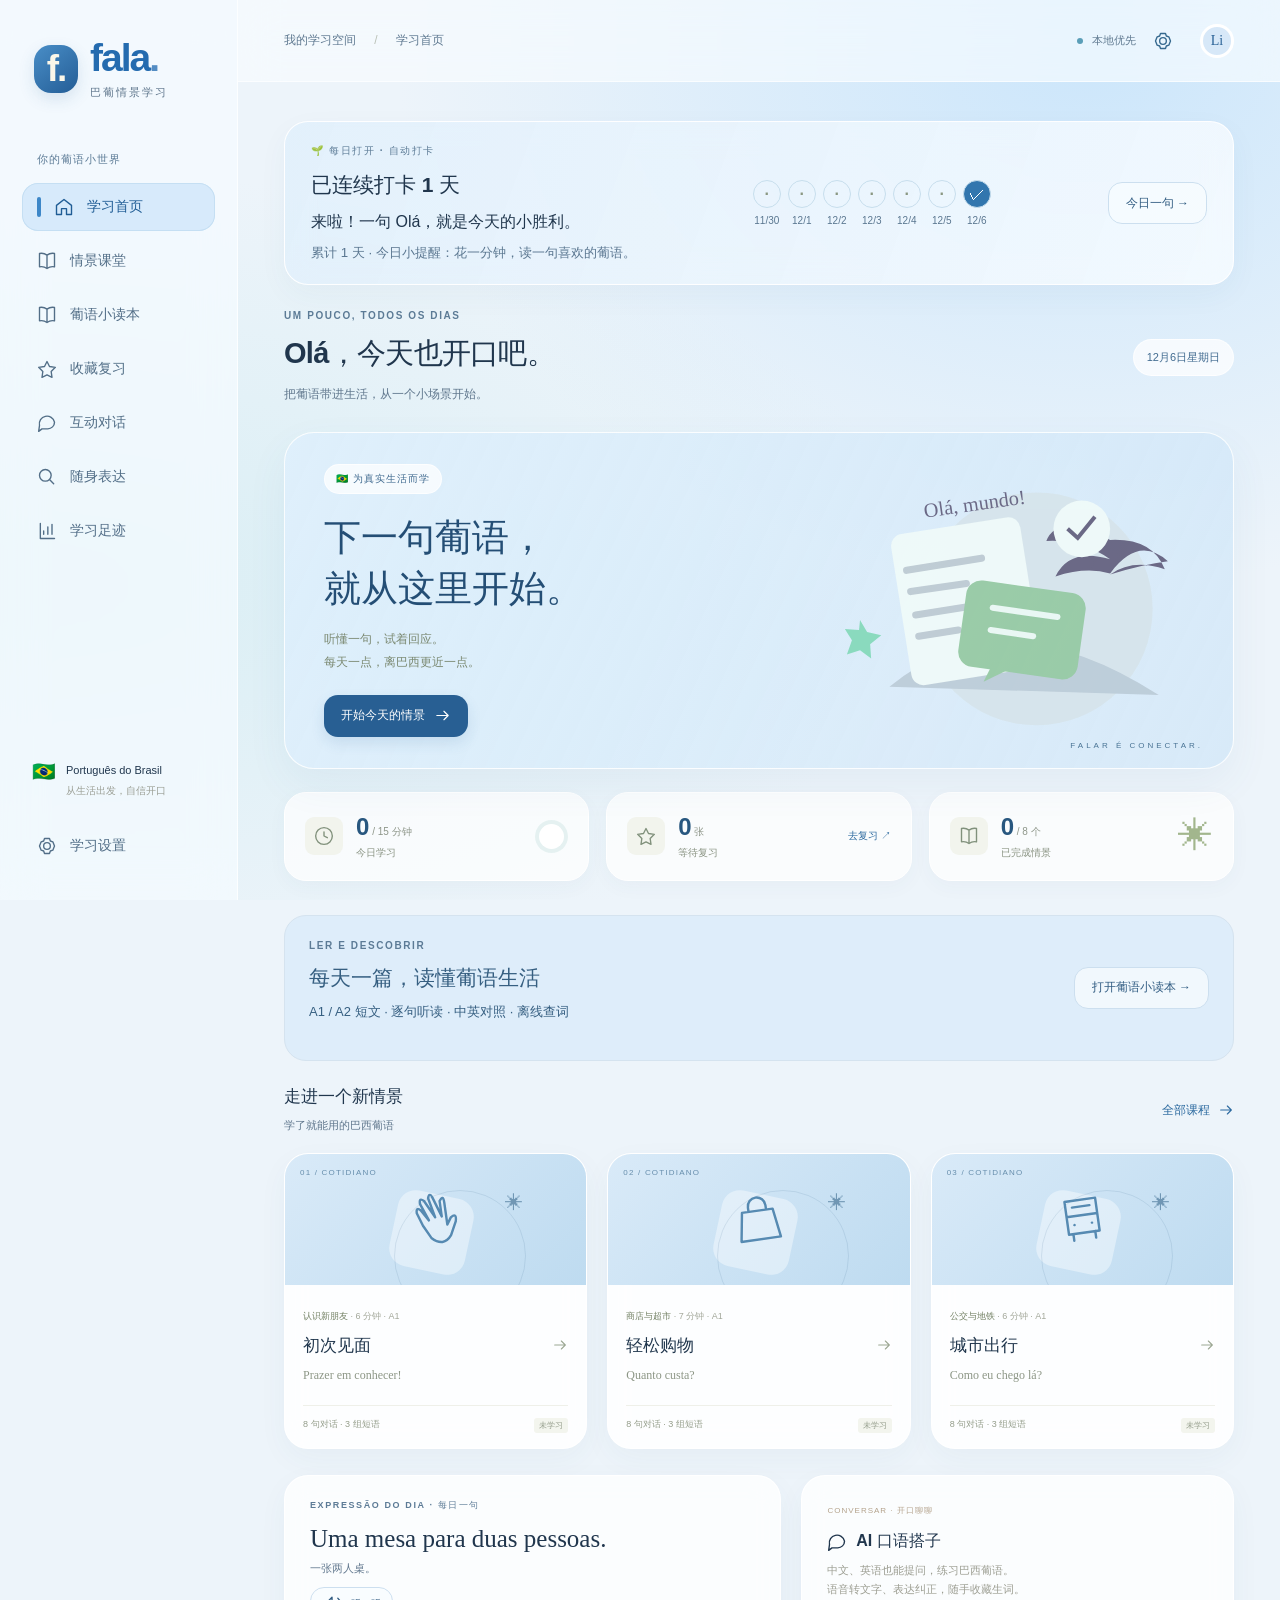
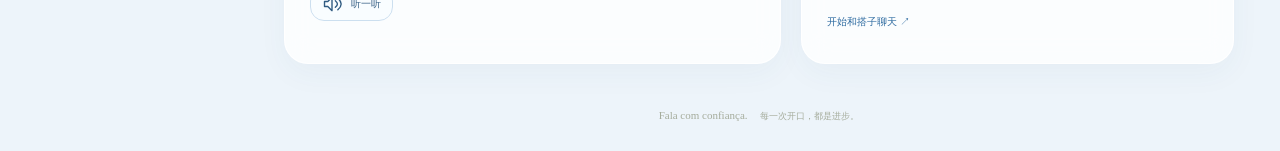
==== index.html @ 6435d004 "Refresh Fala with soft blue glass surfaces, rounded cards and player styling" ====
<!doctype html><html lang="zh-CN"><head><meta charset="utf-8"><meta name="viewport" content="width=device-width,initial-scale=1,viewport-fit=cover"><meta name="theme-color" content="#dcecfb"><meta name="description" content="每天一点，开口走进巴西。巴西葡语情景课程、间隔复习和离线表达。"><title>Fala · 巴葡情景学习</title><link rel="manifest" href="./manifest.webmanifest"><link rel="icon" href="./icon.svg" type="image/svg+xml"><link rel="apple-touch-icon" href="./icon-192.png"><link rel="stylesheet" href="./style.css"><link rel="stylesheet" href="./azul.css"></head><body><aside id="sidebar"></aside><div class="workspace"><header id="topbar"></header><main id="app"></main><footer>Fala com confiança. <span>每一次开口，都是进步。</span></footer></div><nav id="mobile-nav" aria-label="主要导航"></nav><dialog id="modal"></dialog><div id="toast" role="status" aria-live="polite"></div><script src="./data.js"></script><script src="./core.js"></script><script src="./reading-data.js"></script><script src="./reading-vocabulary.js"></script><script src="./dictionary.js"></script><script src="./verb-data.js"></script><script src="./verbs.js"></script><script src="./lexicon.js"></script><script src="./reading.js"></script><script src="./buddy.js"></script><script src="./app.js"></script></body></html>
---- style.css ----
:root{--bg:#fafaf6;--paper:#fff;--ink:#233c33;--muted:#7a857c;--green:#245e4d;--light:#eaf0e7;--line:#e5e8df;--orange:#ce744b;font-family:Inter,"Segoe UI","Microsoft YaHei",sans-serif;color:var(--ink);background:var(--bg);font-synthesis:none}*{box-sizing:border-box}body{margin:0}button,input,select{font:inherit}button,a,input,select{-webkit-tap-highlight-color:transparent}button,a{touch-action:manipulation}button{cursor:pointer}button{color:inherit}a{color:var(--green);text-decoration:none}button{border:0;background:none}button:focus-visible,a:focus-visible,input:focus-visible,select:focus-visible,summary:focus-visible{outline:3px solid #dd9e62;outline-offset:3px}h1,h2,h3,p{margin-top:0}p{line-height:1.7}button svg,a svg{flex-shrink:0}.icon{width:20px;height:20px;vertical-align:middle;flex-shrink:0}#sidebar{position:fixed;inset:0 auto 0 0;width:238px;padding:38px 22px 24px;border-right:1px solid var(--line);display:flex;flex-direction:column;background:#f6f7f0;z-index:20}.brand{display:flex;align-items:center;gap:12px;padding:0 12px;margin-bottom:52px;font-family:Georgia,serif;font-size:39px;font-weight:700;line-height:1}.brand-mark{background:var(--green);color:#fbf7e9;width:44px;height:48px;border-radius:15px 15px 15px 3px;text-align:center;padding-top:5px;font-size:37px}.brand-dot{color:var(--orange)}.brand small{display:block;font:11px "Microsoft YaHei",sans-serif;letter-spacing:2px;margin-top:8px;color:var(--muted)}.nav-label{padding:0 15px;color:#949b90;font-size:11px;letter-spacing:1px;margin-bottom:16px}.nav-item{display:flex;align-items:center;gap:13px;text-align:left;width:100%;border-radius:9px;padding:14px 15px;margin-bottom:6px;color:#738075;font-size:14px}.nav-item:hover{background:#edf0e5}.nav-item.active{background:#e2ebdf;color:var(--green);font-weight:650}.nav-item small{margin-left:auto;background:#fff;border-radius:6px;padding:2px 6px}.sidebar-bottom{margin-top:auto}.flag{display:flex;gap:10px;padding:15px 10px 22px;font-size:19px}.flag span{font-size:11px;line-height:1.9}.flag small{display:block;color:#9a9e94;font-size:10px}.workspace{margin-left:238px}#topbar{height:82px;border-bottom:1px solid var(--line);display:flex;align-items:center;justify-content:space-between;padding:0 46px;background:#ffffff88}.breadcrumb{font-size:12px;color:#8a9289}.breadcrumb span{padding:0 15px;color:#bac1b6}.top-actions{display:flex;align-items:center;gap:9px;color:#7c887e;font-size:11px}.online-dot{width:6px;height:6px;background:#6d9b72;border-radius:50%}.online-dot.offline{background:#d7a768}.avatar{background:#e8ecdf;border:3px solid #fff;border-radius:50%;width:34px;height:34px;display:grid;place-items:center;color:#526849;margin-left:10px;font-family:Georgia,serif;font-size:14px}#app{max-width:1300px;margin:auto;padding:39px 46px 45px}.page-heading{display:flex;justify-content:space-between;align-items:center;margin-bottom:27px;gap:12px}.eyebrow{font-size:10px;font-weight:650;letter-spacing:1.6px;color:#8b9482;display:block;margin-bottom:13px}.page-heading h1{font-size:29px;letter-spacing:-1px;font-weight:650;margin-bottom:10px}.page-heading p{font-size:12px;color:var(--muted);margin:0}.date-chip{font-size:11px;color:#7d887b;background:#f0f2e9;padding:10px 13px;border-radius:6px;white-space:nowrap}.hero{position:relative;border-radius:14px;background:#eaf0df;min-height:318px;overflow:hidden;display:flex;align-items:center;padding:31px 39px}.hero-copy{position:relative;z-index:2;width:53%}.pill{font-size:10px;letter-spacing:1px;display:inline-block;background:#ffffff75;border:1px solid #fff8;border-radius:20px;padding:7px 11px;margin-bottom:18px;color:#577047}.hero h2{font-size:37px;font-weight:600;letter-spacing:0;line-height:1.4;margin-bottom:13px}.hero p{font-size:12px;color:#7a8870;line-height:1.9;margin-bottom:21px}.primary,.secondary{display:inline-flex;align-items:center;justify-content:center;gap:9px;border-radius:7px;font-size:12px;min-height:42px;padding:11px 17px;font-weight:550}.primary{background:var(--green);color:#fff}.primary:hover{background:#1a483a}.primary .icon{width:17px;height:17px}.secondary{background:var(--paper);border:1px solid var(--line)}.secondary:hover{background:#f0f4eb}.hero-art{position:absolute;width:47%;right:1%;bottom:22px}.hero-caption{position:absolute;right:30px;bottom:18px;font-size:8px;letter-spacing:3px;color:#8e9b7c}.metrics{display:grid;grid-template-columns:repeat(3,1fr);gap:17px;margin:23px 0 34px}.metrics>div{border:1px solid var(--line);border-radius:9px;background:var(--paper);padding:20px;display:flex;align-items:center;gap:13px;min-width:0}.metrics>div>.icon{color:#81917c;background:#f2f4ed;padding:9px;box-sizing:content-box;border-radius:9px}.metrics b{font-size:24px;font-weight:600;display:block;white-space:nowrap}.metrics b small{font-size:10px;color:#8d9588;font-weight:400}.metrics label{display:block;color:#899382;font-size:10px;margin-top:5px}.metrics .text-button{font-size:10px;margin-left:auto;white-space:nowrap}.mini-ring{width:33px;height:33px;background:conic-gradient(#829b72 var(--p),#edf0e5 0);border-radius:50%;margin-left:auto;position:relative}.mini-ring:after{content:'';position:absolute;inset:4px;background:#fff;border-radius:50%}.metric-leaf{color:#a2b68d;font-size:35px;margin-left:auto}.section-title{display:flex;justify-content:space-between;align-items:center;margin-bottom:18px;gap:10px}.section-title h2{font-size:17px;font-weight:600;margin:0}.section-title p{font-size:11px;color:var(--muted);margin:8px 0 0}.section-title>span{font-size:10px;color:var(--muted)}.text-button{font-size:12px;display:inline-flex;align-items:center;gap:8px;color:var(--green);padding:7px 0;min-height:36px}.text-button .icon{width:16px;height:16px}.course-grid{display:grid;grid-template-columns:repeat(3,minmax(0,1fr));gap:20px}.course-card{background:#fff;border:1px solid var(--line);border-radius:12px;padding:0;text-align:left;overflow:hidden;transition:transform .18s,box-shadow .18s}.course-card:hover{transform:translateY(-4px);box-shadow:0 8px 24px #294e3810}.card-scene{height:131px;position:relative;overflow:hidden;display:flex;align-items:center;justify-content:center}.peach{background:#f3e5dc;color:#98715a}.yellow{background:#f3edd6;color:#a48e47}.mint{background:#e3ece3;color:#628875}.lavender{background:#ece7f0;color:#8d789d}.sky{background:#e2edf0;color:#668e9c}.sand{background:#ede9df;color:#8b8067}.scene-icon{width:53px;height:53px;stroke-width:1.1;transform:rotate(-8deg);position:relative;z-index:1}.card-scene:after{content:'';position:absolute;border:1px solid currentColor;opacity:.13;border-radius:50%;width:130px;height:130px;right:20%;top:36px}.card-scene:before{content:'';position:absolute;background:#ffffff65;width:77px;height:77px;transform:rotate(12deg);border-radius:18px;top:40px;left:36%}.scene-number{position:absolute;left:15px;top:14px;font-size:8px;letter-spacing:1.2px;opacity:.8}.scene-spark{position:absolute;right:21%;top:39px;font-size:18px;opacity:.7}.complete-tag{position:absolute;bottom:8px;right:8px;background:#fffd;border-radius:15px;padding:4px 8px;font-size:9px;color:var(--green)}.complete-tag .icon{width:12px;height:12px}.course-body{padding:20px 18px 15px}.meta{font-size:9px;color:#8a927e}.meta span{color:#a2a79a}.course-body h3{font-size:17px;margin:11px 0 8px;display:flex;justify-content:space-between;align-items:center}.course-body h3 .icon{width:16px;height:16px;color:#9ca793}.course-body p{font-size:12px;color:#8c9686;margin:0 0 20px;font-family:Georgia,serif}.card-bottom{border-top:1px solid #eff0e9;padding-top:12px;display:flex;justify-content:space-between;color:#939c8a;font-size:9px}.card-bottom span+span{background:#f3f5ee;padding:2px 5px;border-radius:3px;font-size:8px}.home-bottom{margin-top:26px;display:grid;grid-template-columns:1.15fr 1fr;gap:20px}.daily-note,.ai-teaser{border:1px solid var(--line);border-radius:10px;padding:23px 25px;background:#fff}.daily-note{background:#f5f3eb}.daily-note .eyebrow{font-size:9px}.daily-note h3{font-family:Georgia,serif;font-size:25px;font-weight:400;margin-bottom:6px}.daily-note p{font-size:11px;color:var(--muted);margin-bottom:9px}.daily-note .secondary{min-height:32px;padding:6px 11px;font-size:10px}.ai-badge{font-size:8px;letter-spacing:1px;color:#b3a28b}.ai-teaser h3{font-size:16px;margin:14px 0 9px}.ai-teaser h3 .icon{margin-right:5px}.ai-teaser p{font-size:11px;color:#9c9e92;margin-bottom:5px}.ai-teaser .text-button{font-size:10px}footer{text-align:center;color:#a5ac9c;font:11px Georgia,serif;padding:0 20px 28px}footer span{font:9px "Microsoft YaHei",sans-serif;padding-left:10px}.icon-button{width:36px;height:36px;display:inline-grid;place-items:center;border-radius:50%}.icon-button:hover{background:#eaf0e4}.tabs{display:flex;gap:6px;border-bottom:1px solid var(--line);margin:0 0 25px;padding-bottom:12px}.tabs button{font-size:13px;padding:10px 17px;border-radius:7px;color:#8b9486}.tabs button.selected{background:var(--green);color:#fff}.tabs small{opacity:.65;margin-left:5px}.soft-note{display:flex;gap:10px;align-items:center;margin-top:26px;background:#eff2e9;padding:18px;font-size:12px;color:#7d8975;border-radius:9px}.back{margin-bottom:15px}.lesson-layout{display:grid;grid-template-columns:minmax(0,1.5fr) minmax(265px,1fr);gap:28px}.conversation{background:#f1f3ed;border-radius:12px;overflow:hidden}.conversation-title{padding:22px;display:flex;align-items:center;gap:13px}.conversation-title>.icon{width:32px;height:32px}.conversation-title b{font:20px Georgia,serif;display:block}.conversation-title span{display:block;font-size:10px;margin-top:7px}.conversation-title button{margin-left:auto}.small{font-size:10px;min-height:33px;padding:7px 10px}.helper{color:#8d9688;font-size:11px;line-height:1.8}.conversation>.helper{margin:15px 20px}.message{display:flex;gap:10px;margin:24px 18px}.message.mine{flex-direction:row-reverse}.speaker-avatar{flex-shrink:0;width:30px;height:30px;display:grid;place-items:center;background:#e0e5d9;border-radius:9px;color:#6c7d64;font-size:11px}.mine .speaker-avatar{background:#d4e3d1}.message-content{max-width:88%;min-width:0}.speaker-name{display:block;color:#8c9684;font-size:9px;margin-bottom:7px}.mine .speaker-name{text-align:right}.bubble{padding:15px 16px 8px;background:white;border-radius:0 11px 11px 11px;border:1px solid #e6e9e0}.mine .bubble{background:#e4eddd;border-radius:11px 0 11px 11px;border-color:#dce5d5}.portuguese{font-size:17px;line-height:1.6;font-weight:550}.word{font:inherit;color:inherit;padding:0 1px;display:inline;border-radius:2px;min-height:30px}.word:hover{background:#b8d0aa66;text-decoration:underline;text-decoration-style:dotted}.zh{font-size:12px;margin:8px 0 4px;color:#6a7863}.en{font-size:11px;color:#959d91;line-height:1.6;margin:5px 0 10px;font-weight:400}.sentence-actions{display:flex;align-items:center;gap:12px;border-top:1px solid #d6dec84d;padding-top:6px;margin-top:10px;flex-wrap:wrap}.sentence-actions button{font-size:9px;color:#8a9780;display:flex;align-items:center;gap:4px;min-height:32px;padding:0}.sentence-actions .icon{width:14px;height:14px}.sentence-actions a{font-size:8px;color:#9aa28f;margin-left:auto;min-height:32px;display:flex;align-items:center}.sentence-actions .saved{color:#b8843b}.saved svg{fill:#e8bb6250}.lesson-end{padding:12px 18px 25px;text-align:center}.lesson-notes .section-title{margin-bottom:15px}.phrase-card,.grammar-card{border:1px solid var(--line);border-radius:10px;padding:22px;background:#fff;margin-bottom:16px}.phrase-card .eyebrow,.grammar-card .eyebrow{font-size:9px;margin-bottom:12px}.phrase-card h3{font-size:17px;line-height:1.5;margin-bottom:9px}.phrase-card p{font-size:12px;color:#85917b;margin-bottom:7px}.grammar-card{background:#f4f0e5}.grammar-card h3{font-size:15px;line-height:1.7}.grammar-card p{font-size:12px;color:#8e8c79}.grammar-example{border-top:1px solid #dedbcb;padding-top:17px;margin-top:20px}.grammar-example b{font-size:14px;font-weight:550;line-height:1.7}.review-summary{display:flex;gap:30px;font-size:12px;color:var(--muted);margin-bottom:20px;flex-wrap:wrap}.review-summary b{color:var(--green);margin-left:7px}.flashcard{max-width:750px;border:1px solid var(--line);border-radius:16px;background:#fff;padding:24px;margin:0 auto 26px;text-align:center;min-height:350px;box-shadow:0 10px 30px #234a3004}.flashcard-top{display:flex;justify-content:space-between;font-size:10px;color:#9aa18e}.flashcard-content{padding:45px 15px 30px}.flashcard-content h2{font-size:25px;line-height:1.6;margin-bottom:25px}.flashcard-content h3{font-size:26px;color:var(--green);line-height:1.6}.flashcard .sentence-actions{justify-content:center;border:0}.flashcard .sentence-actions a{margin-left:0}.muted{color:var(--muted);font-size:12px}.answer{border-top:1px dashed var(--line);padding-top:24px}.rating-row{display:grid;grid-template-columns:repeat(4,1fr);gap:10px}.rating{border:1px solid var(--line);border-radius:8px;padding:14px 5px;font-size:12px;background:#f6f7f1}.rating small{display:block;font-size:10px;opacity:.6;margin-top:6px}.rating.again{background:#fbebe3;color:#b76d4f}.rating.good{background:#e4eddc;color:#4e7548}.rating.easy{background:#dcece4;color:#2d715b}.collection{border:1px solid var(--line);border-radius:10px;background:white;padding:20px;margin-top:25px}.collection summary{cursor:pointer;font-size:13px}.collection-row{display:flex;align-items:center;justify-content:space-between;padding:20px 0;border-bottom:1px solid var(--line);gap:15px}.collection-row b{font-size:14px;overflow-wrap:anywhere}.collection-row p{font-size:11px;color:#929a88;margin:6px 0 0}.empty-state{text-align:center;background:#f0f4e9;border-radius:12px;padding:50px 30px;margin:20px 0}.empty-state>.icon{width:45px;height:45px;color:#779c6d;margin-bottom:20px}.empty-state h2{font-size:23px}.empty-state p{font-size:12px;color:#8a9680;max-width:420px;margin:0 auto 22px}.practice-controls{display:flex;justify-content:space-between;gap:20px;margin-bottom:24px;align-items:center;font-size:12px}.practice-controls label{display:flex;gap:12px;align-items:center}select,input{border:1px solid var(--line);background:white;border-radius:6px;padding:11px 12px;color:var(--ink);min-width:0}.switch-label input{accent-color:var(--green)}.practice-panel{max-width:780px;margin:auto;background:#fff;border:1px solid var(--line);border-radius:15px;padding:30px;text-align:center}.practice-progress{display:flex;justify-content:space-between;font-size:11px;color:#8e9b84}.progress-track{height:4px;border-radius:4px;background:#edf0e5;margin:15px 0 30px;overflow:hidden}.progress-track>div{height:100%;background:#8ba77a}.voice-orb{display:grid;place-items:center;border-radius:50%;width:76px;height:76px;background:#e9efdf;border:10px solid #f5f7f0;margin:10px auto 25px;color:#5f8850}.voice-orb .icon{width:29px;height:29px}.practice-panel h2{font-size:25px;line-height:1.7}.your-turn{margin:32px 0 20px;border-top:1px dashed var(--line);padding-top:25px}.your-turn p{font-size:12px;color:#8a9480}.practice-buttons{display:flex;gap:10px;justify-content:center;flex-wrap:wrap}.danger{background:#be634c;color:white;border-radius:8px;padding:12px 18px;font-size:12px}.reference-answer{background:#f0f4e9;border-radius:12px;padding:25px;margin:20px 0;text-align:left}.reference-answer h3{font-size:22px;line-height:1.6}.reference-answer p{font-size:12px}.reference-answer details{font-size:10px;color:#89977e;margin-top:15px;cursor:pointer}audio{max-width:100%;margin-top:18px;height:38px}.search-box{display:flex;border:1px solid var(--line);border-radius:10px;background:#fff;align-items:center;padding:7px 8px 7px 18px;gap:12px}.search-box>.icon{color:#8a9b7f}.search-box input{flex:1;border:0;outline:none;background:transparent;font-size:13px}.search-tags{display:flex;flex-wrap:wrap;gap:10px;margin:15px 0 35px}.search-tags button{border:1px solid var(--line);border-radius:20px;padding:7px 13px;font-size:10px;color:#849276;background:#fff}.search-results{display:grid;grid-template-columns:repeat(2,minmax(0,1fr));gap:16px}.result-card{border:1px solid var(--line);border-radius:10px;background:#fff;padding:22px}.result-card h3{font-size:17px;line-height:1.6;margin:10px 0}.result-card p{font-size:12px;color:#87967b;margin-bottom:5px}.external-search{background:#eef1e7;border-radius:12px;padding:25px;margin-top:28px;display:flex;justify-content:space-between;align-items:center;gap:24px}.external-search h3{font-size:17px}.external-search p{font-size:11px;color:#929c86;margin:0}.external-search>div+div{display:flex;gap:9px;flex-wrap:wrap;max-width:285px}.external-search a{font-size:10px}.stats-grid{display:grid;grid-template-columns:1fr 1fr;gap:22px}.panel{border:1px solid var(--line);border-radius:12px;background:#fff;padding:24px}.panel .section-title h2{font-size:15px}.panel .section-title b{font-size:11px}.calendar{display:grid;grid-template-columns:repeat(7,1fr);gap:7px;text-align:center}.calendar .weekday{font-size:10px;color:#99a18f;padding:7px 0}.calendar button{min-height:38px;font-size:12px;border-radius:7px}.calendar button:hover{background:#f2f4eb}.calendar .studied{background:#e6eddc}.calendar .goal{background:#739668;color:#fff}.calendar .today{font-weight:700;text-decoration:underline;text-underline-offset:4px}.calendar .chosen{outline:2px solid var(--green);outline-offset:-2px}.calendar-legend{font-size:9px;color:#8b967e;margin:20px 0 0;display:flex;gap:7px;align-items:center}.calendar-legend i{width:9px;height:9px;background:#e6eddc;border-radius:2px}.calendar-legend i.goal{background:#739668;margin-left:10px}.bar-chart{display:flex;height:219px;align-items:stretch;justify-content:space-around;padding:20px 0 0;border-bottom:1px solid var(--line)}.bar-col{display:flex;flex-direction:column;align-items:center;width:12%;font-size:10px;color:#99a38c}.bar-space{height:140px;width:100%;display:flex;align-items:flex-end;justify-content:center;margin-top:8px}.bar-space i{background:#d4dfc8;width:24px;max-width:80%;border-radius:4px 4px 0 0;min-height:2px}.bar-space .current{background:#648958}.bar-col label{font-size:9px;margin-top:10px}.session-panel{margin-top:22px}.session-row{display:flex;gap:13px;align-items:center;padding:15px 0;border-bottom:1px solid var(--line);font-size:12px;color:#8c9980}.session-row b{margin-left:auto;font-weight:500}.stats-metrics{margin-top:0}dialog{border:1px solid var(--line);border-radius:16px;width:min(540px,calc(100% - 28px));max-height:90dvh;padding:25px;color:var(--ink);background:#fafbf6;box-shadow:0 30px 120px #182b3540}dialog::backdrop{background:#233b3355;backdrop-filter:blur(3px)}.modal-header{display:flex;align-items:center;justify-content:space-between;margin-bottom:25px;font-size:11px;color:#87967b}dialog h2{font-size:23px;line-height:1.5}dialog>p{font-size:13px;color:#819076}form:not(#search-form) label{display:flex;flex-direction:column;gap:8px;font-size:12px;color:#829276;margin-bottom:16px}form:not(#search-form) input,form:not(#search-form) select{width:100%;font-size:14px}dialog hr{border:0;border-top:1px solid var(--line);margin:27px 0}dialog h3{font-size:16px}.backup-buttons{display:flex;flex-wrap:wrap;gap:10px;align-items:center}.file-label{cursor:pointer}.backup-buttons .file-label{margin:0}#toast{position:fixed;bottom:30px;left:calc(50% + 100px);transform:translate(-50%,20px);background:#233e33;color:#fff;padding:14px 22px;border-radius:10px;box-shadow:0 8px 30px #0002;font-size:12px;max-width:90%;z-index:100;opacity:0;pointer-events:none;transition:.2s;line-height:1.7}#toast.show{opacity:1;transform:translate(-50%,0)}#mobile-nav{display:none}summary{cursor:pointer}button:disabled{opacity:.4;cursor:default}
@media(min-width:1500px){.hero{min-height:350px}.hero h2{font-size:43px}.card-scene{height:155px}}
@media(max-width:1150px){#sidebar{width:205px;padding:30px 14px}.workspace{margin-left:205px}#topbar{padding:0 28px}#app{padding:30px 28px}.hero{padding:28px}.hero h2{font-size:31px}.hero-art{width:48%;right:-1%}.metrics{gap:10px}.metrics>div{padding:15px 12px;gap:8px}.metrics>div>.icon{padding:7px;width:17px;height:17px}.metrics b{font-size:21px}.metrics .mini-ring,.metrics .metric-leaf{display:none}.course-grid{gap:14px}.course-body{padding:17px 14px}.lesson-layout{grid-template-columns:minmax(0,1fr)}.lesson-notes{display:grid;grid-template-columns:1fr 1fr;gap:14px}.lesson-notes>.section-title{grid-column:1/-1}.phrase-card,.grammar-card{margin:0}.stats-grid{grid-template-columns:1fr}.calendar button{min-height:45px}.home-bottom{gap:14px}}
@media(max-width:760px){#sidebar{display:none}.workspace{margin-left:0}#topbar{height:62px;padding:0 20px}.breadcrumb{font-size:10px}.breadcrumb span{padding:0 7px}.top-actions{font-size:9px;gap:4px}.avatar{margin-left:3px;width:29px;height:29px}#app{padding:27px 20px 30px}.page-heading{margin-bottom:23px;align-items:flex-start}.page-heading h1{font-size:26px;line-height:1.4;letter-spacing:-.7px}.page-heading p{font-size:11px;line-height:1.8}.eyebrow{font-size:8px;letter-spacing:1.4px}.page-heading .date-chip{display:none}.page-heading>.secondary{font-size:10px;padding:8px;min-height:35px;white-space:nowrap}.hero{min-height:312px;border-radius:12px;padding:25px}.hero-copy{width:67%}.hero h2{font-size:29px;line-height:1.5}.hero p{font-size:11px;margin-bottom:21px}.hero-art{width:57%;right:-22%;bottom:60px;opacity:.8}.hero .pill{font-size:8px;margin-bottom:14px}.hero .primary{font-size:11px}.hero-caption{right:17px;bottom:14px;font-size:7px;letter-spacing:2px}.metrics{gap:8px;margin:17px 0 29px}.metrics>div{padding:14px 10px;display:block}.metrics>div>.icon{display:none}.metrics b{font-size:21px}.metrics b small{font-size:8px}.metrics label{font-size:9px;margin-top:7px}.metrics .text-button{display:none}.section-title h2{font-size:16px}.section-title p{font-size:10px}.section-title .text-button{font-size:10px;white-space:nowrap}.course-grid{grid-template-columns:repeat(2,minmax(0,1fr));gap:13px}.course-card:nth-child(3):last-child{display:none}.card-scene{height:111px}.scene-number{font-size:7px;left:11px;top:11px;letter-spacing:.7px}.scene-icon{width:43px;height:43px}.card-scene:before{left:27%;top:30px;width:63px;height:63px}.scene-spark{right:15%;top:32px}.course-body{padding:15px 12px}.meta{font-size:8px}.meta span{font-size:7px}.course-body h3{font-size:16px;margin:10px 0 7px}.course-body h3 .icon{width:14px;height:14px}.course-body p{font-size:11px;min-height:17px;margin-bottom:16px}.card-bottom{font-size:8px}.card-bottom span+span{font-size:7px}.home-bottom{grid-template-columns:1fr;margin-top:21px;gap:14px}.daily-note,.ai-teaser{padding:23px}.daily-note h3{font-size:26px}.ai-teaser{background:#f5f6f0}.ai-teaser p{font-size:12px}.ai-teaser .text-button{font-size:11px}footer{padding-bottom:110px;font-size:10px}footer span{display:block;padding:7px 0 0;font-size:9px}#mobile-nav{display:flex;position:fixed;bottom:0;left:0;right:0;background:#fbfcf7f5;backdrop-filter:blur(12px);border-top:1px solid var(--line);z-index:25;justify-content:space-around;padding:8px 7px calc(8px + env(safe-area-inset-bottom));gap:2px}#mobile-nav .nav-item{display:flex;flex-direction:column;align-items:center;gap:5px;padding:8px 3px;margin:0;font-size:9px;border-radius:8px;min-height:51px;width:16.66%;white-space:nowrap;position:relative}#mobile-nav .nav-item .icon{width:20px;height:20px}#mobile-nav .nav-item small{position:absolute;right:4px;top:1px;font-size:7px;padding:1px 3px;border:1px solid var(--line)}#toast{left:50%;bottom:105px;width:max-content;max-width:88%;font-size:11px;padding:12px 17px}.tabs{gap:2px;margin-bottom:22px}.tabs button{padding:9px 12px;font-size:12px}.tabs small{font-size:9px}.soft-note{font-size:11px;align-items:flex-start}.lesson-layout{gap:25px}.message{margin:22px 12px;gap:7px}.speaker-avatar{width:26px;height:26px;font-size:9px}.message-content{max-width:86%}.bubble{padding:12px 13px 6px}.portuguese{font-size:17px}.zh{font-size:12px}.en{font-size:11px}.sentence-actions{gap:10px}.sentence-actions button{min-height:35px;font-size:9px}.sentence-actions a{font-size:8px}.conversation-title{padding:19px 15px;gap:9px}.conversation-title b{font-size:18px}.conversation-title .small{font-size:8px;padding:7px}.conversation-title>.icon{width:24px}.lesson-notes{display:block}.phrase-card,.grammar-card{margin-bottom:15px}.review-summary{gap:15px;font-size:10px}.flashcard{padding:20px 15px}.flashcard-content{padding:40px 6px 25px}.flashcard-content h2{font-size:23px}.flashcard-content h3{font-size:24px}.rating-row{gap:6px}.rating{font-size:11px;padding:13px 3px}.rating small{font-size:9px}.practice-controls{font-size:10px;gap:10px}.practice-controls select{max-width:144px;font-size:12px;padding:10px 8px}.practice-panel{padding:24px 18px}.practice-panel h2{font-size:22px}.reference-answer{padding:20px}.reference-answer h3{font-size:21px}.your-turn .helper{font-size:10px}.search-box{gap:6px;padding-left:12px}.search-box input{font-size:12px;padding-left:3px}.search-box .primary{padding:10px 12px;min-height:38px;font-size:11px}.search-results{grid-template-columns:1fr}.search-tags{gap:7px;margin-bottom:28px}.search-tags button{font-size:10px;padding:7px 11px}.external-search{display:block;padding:23px}.external-search>div+div{margin-top:20px;max-width:none}.stats-grid{gap:16px}.panel{padding:20px 16px}.calendar{gap:5px}.calendar button{min-height:36px}.stats-metrics b{font-size:22px}.stats-metrics b small{display:block;margin-top:4px}.session-row{font-size:10px;gap:8px}.session-row .icon{width:16px}dialog{padding:23px}dialog h2{font-size:22px}.backup-buttons .secondary{font-size:11px}.back{margin-top:-6px}}
@media(prefers-reduced-motion:reduce){*{scroll-behavior:auto!important;transition:none!important}}
.sentence-actions button{min-height:42px;font-size:11px;color:#677b5e}.sentence-actions a{min-height:42px;font-size:10px;color:#74836a}.en{color:#77856f}.helper{color:#74806c}.meta{color:#728064}
@media(max-width:760px){.meta{font-size:10px}.meta span{font-size:9px}.card-bottom{font-size:9px}.course-body p{font-size:12px}.en{font-size:12px}.sentence-actions{gap:12px}.sentence-actions button{font-size:11px}.sentence-actions a{font-size:10px}.helper{font-size:12px}.primary,.secondary{font-size:12px}.eyebrow{font-size:9px}#mobile-nav .nav-item{font-size:10px}.search-tags button{min-height:40px;font-size:11px}.tabs button{min-height:42px}}

/* Daily check-in and conversation partner */
.checkin-banner{display:flex;align-items:center;justify-content:space-between;gap:20px;padding:22px 26px;margin-bottom:25px;border:1px solid var(--line);border-radius:16px;background:#eef4e8}.checkin-banner h2{font-size:21px;margin:9px 0}.checkin-banner p{margin:8px 0;line-height:1.7}.checkin-banner small{color:#52694d}.checkin-banner .secondary{flex-shrink:0}.ai-connection{margin-bottom:18px}.ai-connection summary{cursor:pointer;font-weight:600}.ai-connection form{display:grid;gap:12px;margin-top:18px}.ai-connection label,.buddy-controls label{display:flex;flex-direction:column;gap:8px;font-size:12px}.ai-connection input,.buddy-controls select,.buddy-chat textarea{width:100%;box-sizing:border-box;border:1px solid var(--line);border-radius:8px;background:#fffdf8;color:#243d32;padding:12px;font:inherit}.buddy-controls{display:grid;grid-template-columns:repeat(2,minmax(0,1fr));gap:16px;margin-bottom:18px}.buddy-controls .helper{grid-column:1/-1}.buddy-controls .switch-label{flex-direction:row;align-items:center}.buddy-chat textarea{resize:vertical;min-height:95px;margin:10px 0}.buddy-messages{max-height:580px;overflow-y:auto;overflow-wrap:anywhere;padding:8px 2px}.buddy-message{padding:18px;background:#eff4ea;border-radius:12px;margin:0 8% 16px 0;line-height:1.8;white-space:pre-wrap}.buddy-message>div{font-size:18px;margin-top:8px}.buddy-message.mine{background:#faf0e5;margin:0 0 16px 8%}.buddy-message p{margin:8px 0;font-size:13px}.buddy-message .search-tags{white-space:normal;margin:12px 0}.buddy-message .word{font-size:inherit}.buddy-correction{border-left:3px solid #c19348;padding-left:12px;font-size:13px}.buddy-error{color:#943a32;background:#fff0e9;padding:14px;border-radius:8px;line-height:1.7}button:disabled{opacity:.55;cursor:wait}.buddy-chat .section-title{gap:12px}.ai-connection input{max-width:100%}@media(max-width:760px){.checkin-banner{padding:18px;align-items:flex-start;flex-direction:column}.checkin-banner h2{font-size:19px}.checkin-banner p,.checkin-banner small{font-size:12px}.buddy-controls{grid-template-columns:1fr}.buddy-message{margin-right:3%;padding:14px}.buddy-message.mine{margin-left:3%}.buddy-message>div{font-size:16px}.buddy-chat .section-title h2{font-size:16px}.buddy-messages{max-height:520px}}
.checkin-banner{flex-wrap:wrap}.checkin-week{display:flex;gap:7px;flex-wrap:wrap}.checkin-week>span{display:flex;flex-direction:column;align-items:center;gap:7px}.checkin-week b{width:28px;height:28px;border:1px solid #c3d2ba;border-radius:50%;display:grid;place-items:center;color:#8a9782}.checkin-week .visited b{background:#245e4d;color:white}.checkin-week small{font-size:10px}

/* Reading module, scoped to avoid changing existing lessons. */
.reading-home{display:flex;justify-content:space-between;align-items:center;gap:20px;border:1px solid var(--line);border-radius:14px;background:#f0f4e9;padding:24px;margin:24px 0}.reading-home h2{font-size:21px;margin:8px 0}.reading-home p{font-size:13px;line-height:1.8}.reading-levels{display:grid;grid-template-columns:repeat(4,minmax(0,1fr));gap:12px}.reading-level{display:flex;flex-direction:column;text-align:left;gap:9px;padding:18px;border:1px solid var(--line);border-radius:12px;background:#fffdf8;color:var(--text);cursor:pointer}.reading-level.selected{background:#e7efdf;border-color:#245e4d}.reading-level span,.reading-level small{font-size:11px;line-height:1.7}.reading-card{background:#fffdf8;border:1px solid var(--line);border-radius:14px;padding:24px;text-align:left;color:inherit;cursor:pointer}.reading-card h2{font-size:21px;line-height:1.5}.reading-card>p[lang]{font-family:Georgia,serif;font-size:20px}.reading-card small{line-height:1.8}.reading-toolbar{display:flex;justify-content:space-between;align-items:center;gap:12px;margin-bottom:22px}.reading-toolbar label{font-size:12px;white-space:nowrap}.reading-toolbar select{padding:10px;border:1px solid var(--line);border-radius:8px;background:#fffdf8;color:inherit}.reading-article{max-width:850px;margin:auto}.reading-article>h2{font-size:29px;font-family:Georgia,serif}.reading-new{padding:15px;background:#f3f5ec;border-radius:9px;margin:20px 0;font-size:13px;line-height:1.9}.reading-sentence{border-bottom:1px solid var(--line);padding:22px 0}.reading-line{display:flex;align-items:flex-start;gap:12px}.reading-line>p{flex:1;min-width:0;margin:0;font-size:23px;line-height:1.95}.reading-number{font-size:10px;color:#77856f;padding-top:13px;min-width:15px}.reading-line .icon-button{flex-shrink:0;margin-top:5px}.reading-toggle{margin:8px 0 0 26px}.reading-translations{margin:12px 0 0 26px;line-height:1.9;padding:12px 16px;border-left:3px solid #d5e3cc;background:#fafbf5}.reading-translations[hidden]{display:none}.reading-translations p{margin:6px 0}.reading-notes{max-width:850px;margin:24px auto}.reading-note{border-bottom:1px solid var(--line);padding:12px 0}.reading-note h3{font-size:18px;line-height:1.8}.reading-note p{font-size:13px;line-height:1.9}.reading-line .word{font-size:inherit}.reading-grid{margin-top:25px}.reading-grid .empty-state{grid-column:1/-1}@media(max-width:1000px){.reading-levels{grid-template-columns:repeat(2,minmax(0,1fr))}}@media(max-width:760px){#mobile-nav .nav-item{flex:1 1 0;width:auto;min-width:0;font-size:9px;padding-left:1px;padding-right:1px}#mobile-nav{gap:1px;padding-left:3px;padding-right:3px}.reading-home{align-items:flex-start;flex-direction:column;padding:20px}.reading-home h2{font-size:19px}.reading-home p{font-size:12px}.reading-levels{gap:8px}.reading-level{padding:13px}.reading-level span,.reading-level small{font-size:10px}.reading-grid{grid-template-columns:1fr}.reading-card{padding:22px}.reading-article>h2{font-size:25px}.reading-line{gap:7px}.reading-line>p{font-size:20px;line-height:1.95}.reading-toggle,.reading-translations{margin-left:21px}.reading-translations{padding:10px}.reading-translations .en{font-size:13px}.reading-article .icon-button{width:32px;min-width:32px;padding:5px}.reading-toolbar{position:sticky;top:0;background:#fafaf6;z-index:5;padding:10px 0}.reading-new{font-size:12px}}

/* Per-sentence lesson translation and offline verb analysis. */
.lesson-translation[hidden]{display:none}.sentence-actions{flex-wrap:wrap}.verb-analysis{border:1px solid var(--line);background:#f6f8f0;border-radius:12px;padding:16px;margin:18px 0}.verb-analysis h3{font-size:18px}.verb-lemma{padding:10px 0;border-top:1px solid var(--line)}.verb-lemma h4{font-size:18px;display:flex;align-items:center;gap:12px;flex-wrap:wrap}.verb-lemma ul{padding-left:20px;font-size:12px;line-height:1.9}.verb-lemma li{margin:9px 0}.verb-lemma summary{cursor:pointer;font-size:13px;padding:10px 0}.verb-lemma select{max-width:100%;padding:10px;border:1px solid var(--line);border-radius:7px;background:white;font-size:12px;color:inherit}.verb-table-wrap{overflow-x:auto}.verb-table{width:100%;border-collapse:collapse;font-size:12px;margin:12px 0}.verb-table th,.verb-table td{padding:9px 7px;border-bottom:1px solid var(--line);text-align:left;vertical-align:top}.verb-table td[lang]{font-size:15px;overflow-wrap:anywhere}
/* Two viewport-sized sheets: inner bars read each sheet, outer bar changes sheets. */
.reading-open .workspace>footer{display:none}.reading-open #app{padding-bottom:12px}.reading-workspace{height:var(--reading-height,calc(100dvh - 180px));display:flex;flex-direction:column;min-height:0;max-width:920px;margin:auto}.reading-workspace .reading-toolbar{position:static;flex-shrink:0;margin:0 0 8px;padding:0}.reading-paper-tabs{display:flex;gap:12px;flex-shrink:0}.reading-paper-tabs button{border-bottom:2px solid transparent;border-radius:0}.reading-paper-tabs button[aria-pressed=true]{border-bottom-color:#245e4d;color:#245e4d;font-weight:bold}.reading-scroll-hint{font-size:11px;color:#74806c;line-height:1.6;margin:7px 0 12px;flex-shrink:0}.reading-book{position:relative;flex:1;min-height:0;overflow-y:scroll;scrollbar-gutter:stable;scroll-snap-type:y proximity;padding-right:14px;overscroll-behavior:auto}.reading-book .reading-paper{display:flex;flex-direction:column;box-sizing:border-box;height:100%;min-height:0;max-width:none;width:100%;margin:0 0 20px;padding:24px 26px 0;border-radius:8px;box-shadow:0 3px 9px #243d3210;scroll-snap-align:start;background:#fffef9}.reading-paper-scroll{flex:1;min-height:0;overflow-y:scroll;scrollbar-gutter:stable;padding-right:12px;overscroll-behavior:auto}.reading-paper-scroll:focus-visible,.reading-book:focus-visible{outline:2px solid #93ac82;outline-offset:-2px}.reading-text h1{font-size:25px;line-height:1.5;margin:9px 0}.reading-text>h2{font-family:Georgia,serif;font-size:25px;line-height:1.5}.reading-paper .reading-sentence{padding:20px 0}.reading-sentence.reading-current{border-left:3px solid #b6cda6;padding-left:12px;background:#f6f8f1}.reading-paper .reading-line>p{font-size:22px}.reading-player{flex-shrink:0;border-top:1px solid var(--line);background:#fffef9;padding:9px 0 13px;text-align:center}.reading-player-status{font-size:11px;color:#687c5e;line-height:1.6;margin:0 0 5px}.reading-player-buttons{display:flex;justify-content:center;align-items:center;gap:24px}.reading-player-buttons button{border:1px solid var(--line);border-radius:50%;width:43px;height:43px;display:grid;place-items:center;color:#245e4d;background:#f4f7ec;cursor:pointer}.reading-player-buttons .reading-play{width:48px;height:48px;background:#245e4d;color:white}.reading-player-buttons button:disabled{cursor:default;opacity:.3}.reading-book .reading-notes{padding-bottom:24px}.reading-note-heading{display:flex;align-items:flex-start;gap:12px}.reading-note-heading h3{flex:1;min-width:0;margin-top:12px}.reading-note-heading .icon-button{flex-shrink:0;margin-top:10px}.reading-paper-scroll::-webkit-scrollbar,.reading-book::-webkit-scrollbar{width:10px}.reading-paper-scroll::-webkit-scrollbar-track,.reading-book::-webkit-scrollbar-track{background:#f0f1e9;border-radius:6px}.reading-paper-scroll::-webkit-scrollbar-thumb,.reading-book::-webkit-scrollbar-thumb{background:#bccbb2;border-radius:6px;border:2px solid #f0f1e9}.reading-book::-webkit-scrollbar-thumb{background:#77906b}@media(max-width:760px){.reading-open #app{padding-top:14px;padding-bottom:0}.reading-workspace .reading-toolbar{background:transparent}.reading-book{padding-right:8px}.reading-book .reading-paper{padding:17px 14px 0}.reading-book .reading-notes{padding-bottom:17px}.reading-paper-scroll{padding-right:5px}.reading-paper .reading-line>p{font-size:19px;line-height:1.9}.reading-text h1{font-size:22px}.reading-text>h2{font-size:21px}.reading-paper-tabs{gap:8px}.reading-paper-tabs .text-button{font-size:11px;padding:7px 2px}.reading-scroll-hint{font-size:10px;margin:5px 0 8px}.reading-player{padding:7px 0 9px}.reading-player-status{font-size:10px}.reading-player-buttons{gap:21px}.reading-player-buttons button{width:39px;height:39px}.reading-player-buttons .reading-play{width:44px;height:44px}.reading-paper .reading-new{padding:10px;font-size:11px;margin:12px 0}.reading-paper .reading-line .icon-button{width:30px;min-width:30px}.verb-analysis{padding:12px}.verb-lemma h4{font-size:16px}.verb-table{font-size:11px}}
.reading-open #toast{top:12px;bottom:auto}

/* Compact reading layout: use the available app window, including browser zoom. */
.reading-open .breadcrumb{display:none}.reading-open #topbar{height:48px;justify-content:flex-end}.reading-open #app{max-width:none;width:100%;box-sizing:border-box;padding:12px 20px 8px}.reading-open .reading-workspace{max-width:none;width:100%;margin:0}.reading-workspace .reading-toolbar{margin-bottom:4px}.reading-paper-tabs .text-button{padding-top:5px;padding-bottom:5px}.reading-book .reading-paper{padding:16px 20px 0}.reading-text h1{font-size:23px;margin:5px 0;line-height:1.3}.reading-text>h2{font-size:24px;margin:5px 0 10px;line-height:1.35}.reading-paper .reading-new{padding:9px 12px;margin:10px 0;font-size:12px;line-height:1.5}.reading-paper .reading-sentence{padding:10px 0}.reading-paper .reading-line>p{font-size:21px;line-height:1.55;letter-spacing:normal;word-spacing:normal}.reading-paper .reading-line .word{padding:0;min-height:0;line-height:inherit}.reading-paper .reading-number{padding-top:7px}.reading-paper .reading-toggle{margin-top:3px;padding-top:3px;padding-bottom:3px;min-height:28px}.reading-paper .reading-line .icon-button{margin-top:0}.reading-paper .reading-translations{margin-top:6px;padding:8px 12px;line-height:1.65}.reading-paper .reading-translations p{margin:4px 0}.reading-player{padding:6px 0 8px}.reading-player-status{margin-bottom:3px}.reading-sentence.reading-current{padding-left:9px}.course-progress{white-space:nowrap;font-weight:600}.course-progress.is-complete{color:#245e4d;background:#e6efdf;border-radius:5px;padding:3px 6px}.course-card .complete-tag{font-size:12px;padding:6px 10px;background:#f4faef;color:#245e4d;font-weight:600}@media(max-width:760px){.reading-open #topbar{height:44px}.reading-open #app{padding:8px 12px 0}.reading-book .reading-paper{padding:14px 12px 0}.reading-paper .reading-line>p{font-size:19px;line-height:1.7}.reading-paper .reading-sentence{padding:12px 0}.reading-text h1{font-size:21px}.reading-text>h2{font-size:22px}.reading-paper .reading-new{font-size:11px}.reading-paper .reading-toggle{min-height:34px}.course-card .complete-tag{font-size:10px;padding:4px 7px}.card-bottom .course-progress{font-size:10px}}
---- azul.css ----
/* Fala · Azul: translucent surfaces with readable, quiet controls. */
:root{--bg:#eaf3fb;--paper:#ffffffd9;--ink:#20364d;--muted:#60778d;--green:#246baf;--light:#e4f0fc;--line:#d5e3ef;--orange:#538cc3}
body{background:radial-gradient(ellipse at 85% 5%,#cce6fb 0,transparent 45%),radial-gradient(ellipse at 5% 65%,#d9eef4 0,transparent 50%),#edf4fa;background-attachment:fixed;color:var(--ink)}
#sidebar{background:#f6fbffb8;backdrop-filter:blur(22px);border-right:1px solid #ffffffc9}.brand{font-family:Inter,'Segoe UI',sans-serif;letter-spacing:-2px}.brand-mark{background:linear-gradient(140deg,#498ec7,#245d96);border-radius:17px;box-shadow:0 6px 16px #27629926}.brand small{letter-spacing:2px}.nav-label,.eyebrow{color:#5c7b96}.nav-item{border-radius:16px;color:#526e87;transition:background .18s,transform .18s}.nav-item:hover{background:#e1eefb}.nav-item.active{background:#d7eafb;color:#205d95;box-shadow:inset 0 0 0 1px #c5dff3}.nav-item.active:before{content:'';width:4px;height:20px;border-radius:8px;background:#3d87c8}.nav-item small{background:#ffffffa8}#topbar{background:#f8fcffa8;backdrop-filter:blur(20px);border-color:#ffffffb3}.breadcrumb,.top-actions{color:#607a91}.avatar{background:#d7e8f8;color:#2a6296}.date-chip,.pill{border-radius:99px;background:#ffffffb8;color:#416b90;border:1px solid #ffffffc9}
.page-heading h1{letter-spacing:-.7px}.hero{border-radius:30px;background:linear-gradient(115deg,#deeffcdd,#cee5f7b0);border:1px solid #ffffffd9;box-shadow:0 16px 40px #43759910}.hero h2{color:#244e75}.hero-art{filter:hue-rotate(100deg) saturate(.65);opacity:.82}.hero-caption{color:#4a7495}.primary{background:#285f93;color:#fff;border-radius:14px;box-shadow:0 6px 14px #245e9420}.primary:hover{background:#1f507e}.secondary{background:#f9fcffb8;border:1px solid #ccdfef;color:#315c82;border-radius:14px}.text-button{color:#2b699f}.icon-button{border-radius:50%;color:#35688e}.icon-button:hover{background:#deedfa}
.panel,.course-card,.flashcard,.practice-panel,.result-card,.phrase-card,.grammar-card,.daily-note,.ai-teaser,.empty-state,.external-search,.checkin-banner{background:#ffffffc9;border:1px solid #ffffffed;border-radius:24px;box-shadow:0 10px 30px #375c7e0b;backdrop-filter:blur(14px)}.course-card{overflow:hidden;transition:transform .2s,box-shadow .2s}.course-card:hover{transform:translateY(-3px);box-shadow:0 14px 30px #375c7e18}.card-scene{background:linear-gradient(135deg,#d9eaf8,#bedbf0)!important;color:#37688f}.card-scene .scene-icon{color:#568ab2}.scene-number,.scene-spark{color:#4c789a}.course-body{background:#ffffff85}.complete-tag,.course-progress.is-complete{background:#e4f2fb!important;color:#266390!important}.metrics>div{background:#ffffffbd;border:1px solid #fff;border-radius:22px;box-shadow:0 6px 20px #31557809}.metrics b{color:#28577f;font-variant-numeric:tabular-nums}.mini-ring{filter:hue-rotate(95deg)}.reading-home,.soft-note{border-radius:22px;background:#deedfa;color:#365f81}.tabs{gap:8px}.tabs button{border-radius:99px;color:#5f7890}.tabs button.selected{background:#2d628f;color:#fff}.tabs button.selected small{color:inherit}.search-box{border-radius:22px;background:#ffffffca;border-color:#d2e3f1}.search-tags button{background:#e8f2fb;border-radius:99px;color:#3a6d98}.bubble{border-radius:22px;background:#ffffffd9;border-color:#dbe8f2}.message.mine .bubble{background:#e2effb}.sentence-actions{flex-wrap:wrap}.sentence-actions button,.sentence-actions a{color:#356d9d}.sentence-actions .saved{color:#215b91;background:#dcecfb;border-radius:10px}.word:hover{background:#d8eafb;color:#1e5890}.lesson-translation,.reading-translations{background:#edf5fd;border-radius:14px}.flashcard{overflow:hidden}.flashcard-top{background:#e6f1fc}.rating{border-radius:16px}.rating.good,.rating.easy{background:#deedfa;color:#235d90}.progress-track{background:#d9e8f4}.progress-track>div{background:#5b96ca}.voice-orb{background:#dcecfb;color:#326e9f}.buddy-message{background:#edf5fc;border-radius:22px}.buddy-message.mine{background:#dbeafa}.buddy-correction{border-color:#6c9bc3}.checkin-banner{background:linear-gradient(110deg,#e0effbd9,#f8fcffcf)}.checkin-banner small{color:#5a7690}.checkin-week .visited b{background:#3276ae}.checkin-week b{border-color:#c6ddec}.bar-space i{background:#a6cce9;border-radius:9px 9px 3px 3px}.bar-space i.current{background:#367fb8}.bar-chart{border-radius:18px;background:linear-gradient(#edf5fc88,#ffffff66);padding:16px 10px 0}.calendar button{border-radius:12px}.calendar .studied{background:#deedfb}.calendar .goal{background:#317ab4;color:white}.calendar .chosen{outline-color:#317ab4}
#modal{background:#f6fbfff5;border:1px solid #fff;border-radius:28px;color:var(--ink);box-shadow:0 30px 100px #183e6740}#modal::backdrop{background:#24466050;backdrop-filter:blur(7px)}.modal-header{color:#577590}input,select,textarea,.ai-connection input,.buddy-chat textarea,.buddy-controls select{border-radius:12px!important;border-color:#cddfec!important;background:#ffffffd9!important;color:#254862!important}#toast{background:#224d74;color:white;border-radius:16px}.reading-book .reading-paper{border-radius:22px;background:#fbfdffeb;border:1px solid #fff;box-shadow:0 8px 24px #3155780c}.reading-paper-tabs button{border-radius:12px;border-bottom:0}.reading-paper-tabs button[aria-pressed=true]{background:#d9eafa;color:#215f96}.reading-player{background:#e6f1fc;border:1px solid #cfe2f2;border-radius:22px 22px 0 0;padding:10px 12px 12px}.reading-player-status{color:#50738f;font-variant-numeric:tabular-nums}.reading-player-buttons button{background:#f8fcff;border-color:#d4e3f0;color:#316b9a;transition:transform .15s}.reading-player-buttons button:active{transform:scale(.93)}.reading-player-buttons .reading-play{background:#285f93;color:white;box-shadow:0 4px 14px #285f9329}.reading-sentence.reading-current{border-left-color:#4f96cf;background:#eaf4fd}.reading-new{background:#eaf3fc!important;border-radius:14px}.reading-paper-scroll::-webkit-scrollbar-track,.reading-book::-webkit-scrollbar-track{background:#edf4fa}.reading-paper-scroll::-webkit-scrollbar-thumb,.reading-book::-webkit-scrollbar-thumb{background:#a7c8e2;border-color:#edf4fa}.verb-analysis{background:#eaf3fb;border-color:#d3e3ef}.verb-table th{background:#deebf8}.online-dot{background:#5a9eb8}button:focus-visible,a:focus-visible,input:focus-visible,select:focus-visible,summary:focus-visible{outline-color:#397fbd}button,a{transition:background-color .16s,box-shadow .16s}#mobile-nav{background:#f6fbffea;backdrop-filter:blur(18px);border-color:#d8e6f1}#mobile-nav .active{color:#2469a4;background:#dcecfb;border-radius:14px}
@media(max-width:760px){.hero{border-radius:24px}.panel,.course-card,.flashcard,.practice-panel,.checkin-banner{border-radius:20px}.reading-workspace .reading-toolbar{flex-wrap:wrap;gap:6px}.reading-toolbar [data-reading-translations]{font-size:11px}.reading-player{border-radius:18px 18px 0 0}.page-heading{align-items:flex-start}.page-heading .date-chip{white-space:normal}.metrics>div{border-radius:18px}.reading-paper-tabs{gap:5px}.reading-paper-tabs button{padding:7px!important}}
@media(prefers-reduced-motion:reduce){*,*:before,*:after{transition:none!important;scroll-behavior:auto!important}}
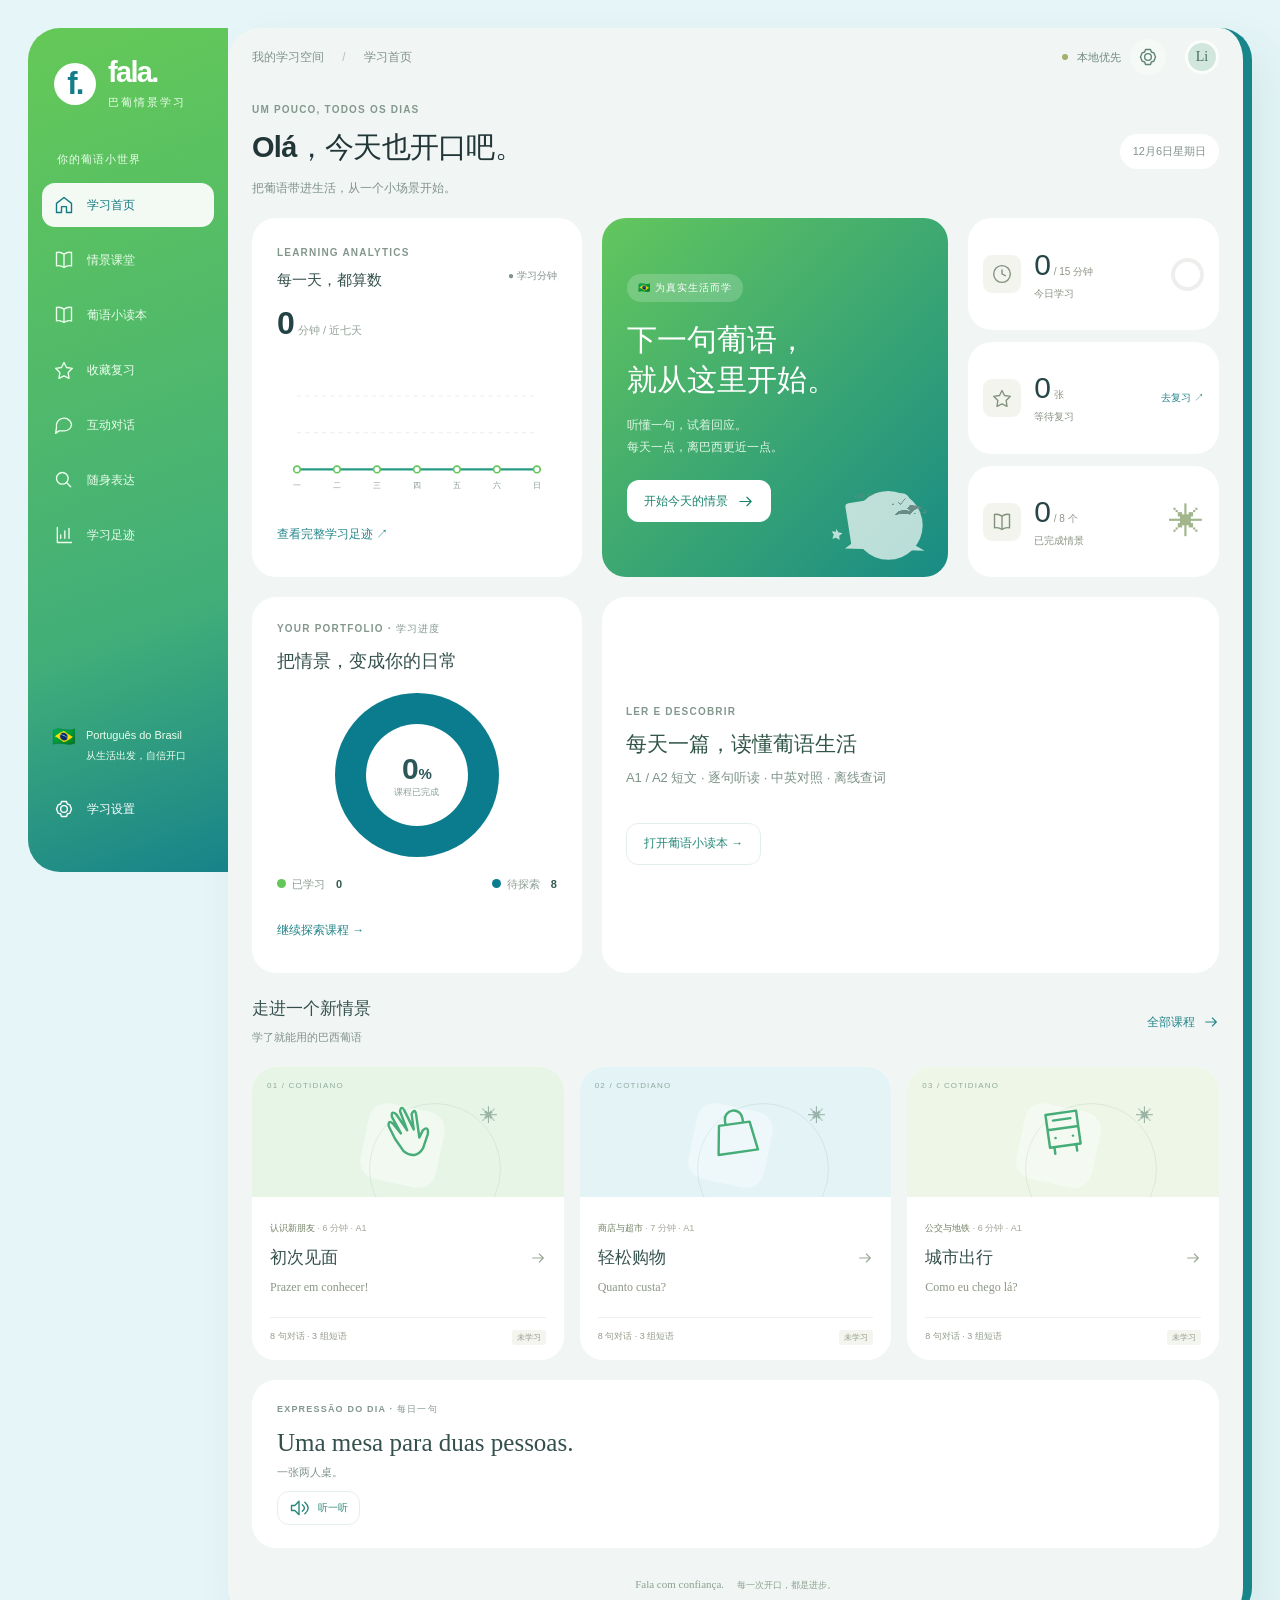
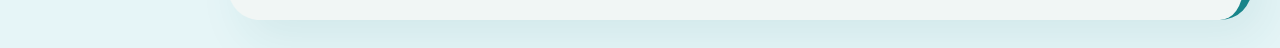
==== commit 530ffa21: "Publish green learning dashboard and simplify home and practice content" ====
--- a/index.html
+++ b/index.html
@@ -1 +1 @@
-<!doctype html><html lang="zh-CN"><head><meta charset="utf-8"><meta name="viewport" content="width=device-width,initial-scale=1,viewport-fit=cover"><meta name="theme-color" content="#dcecfb"><meta name="description" content="每天一点，开口走进巴西。巴西葡语情景课程、间隔复习和离线表达。"><title>Fala · 巴葡情景学习</title><link rel="manifest" href="./manifest.webmanifest"><link rel="icon" href="./icon.svg" type="image/svg+xml"><link rel="apple-touch-icon" href="./icon-192.png"><link rel="stylesheet" href="./style.css"><link rel="stylesheet" href="./azul.css"></head><body><aside id="sidebar"></aside><div class="workspace"><header id="topbar"></header><main id="app"></main><footer>Fala com confiança. <span>每一次开口，都是进步。</span></footer></div><nav id="mobile-nav" aria-label="主要导航"></nav><dialog id="modal"></dialog><div id="toast" role="status" aria-live="polite"></div><script src="./data.js"></script><script src="./core.js"></script><script src="./reading-data.js"></script><script src="./reading-vocabulary.js"></script><script src="./dictionary.js"></script><script src="./verb-data.js"></script><script src="./verbs.js"></script><script src="./lexicon.js"></script><script src="./reading.js"></script><script src="./buddy.js"></script><script src="./app.js"></script></body></html>
+<!doctype html><html lang="zh-CN"><head><meta charset="utf-8"><meta name="viewport" content="width=device-width,initial-scale=1,viewport-fit=cover"><meta name="theme-color" content="#f7e79e"><meta name="description" content="每天一点，开口走进巴西。巴西葡语情景课程、间隔复习和离线表达。"><title>Fala · 巴葡情景学习</title><link rel="manifest" href="./manifest.webmanifest"><link rel="icon" href="./icon.svg" type="image/svg+xml"><link rel="apple-touch-icon" href="./icon-192.png"><link rel="stylesheet" href="./style.css"><link rel="stylesheet" href="./spring.css"></head><body><aside id="sidebar"></aside><div class="workspace"><header id="topbar"></header><main id="app"></main><footer>Fala com confiança. <span>每一次开口，都是进步。</span></footer></div><nav id="mobile-nav" aria-label="主要导航"></nav><dialog id="modal"></dialog><div id="toast" role="status" aria-live="polite"></div><script src="./data.js"></script><script src="./core.js"></script><script src="./reading-data.js"></script><script src="./reading-vocabulary.js"></script><script src="./dictionary.js"></script><script src="./verb-data.js"></script><script src="./verbs.js"></script><script src="./lexicon.js"></script><script src="./reading.js"></script><script src="./buddy.js"></script><script src="./app.js"></script></body></html>
--- a/spring.css
+++ b/spring.css
@@ -0,0 +1,28 @@
+/* Fala · Azul: translucent surfaces with readable, quiet controls. */
+:root{--bg:#f3f0df;--paper:#fffef5;--ink:#30312e;--muted:#7c7c70;--green:#343532;--light:#f9e58f;--line:#e3e1d5;--orange:#e8c642}
+body{background:radial-gradient(ellipse at 85% 5%,#cce6fb 0,transparent 45%),radial-gradient(ellipse at 5% 65%,#d9eef4 0,transparent 50%),#edf4fa;background-attachment:fixed;color:var(--ink)}
+#sidebar{background:#f6fbffb8;backdrop-filter:blur(22px);border-right:1px solid #ffffffc9}.brand{font-family:Inter,'Segoe UI',sans-serif;letter-spacing:-2px}.brand-mark{background:linear-gradient(140deg,#498ec7,#245d96);border-radius:17px;box-shadow:0 6px 16px #27629926}.brand small{letter-spacing:2px}.nav-label,.eyebrow{color:#5c7b96}.nav-item{border-radius:16px;color:#526e87;transition:background .18s,transform .18s}.nav-item:hover{background:#e1eefb}.nav-item.active{background:#d7eafb;color:#205d95;box-shadow:inset 0 0 0 1px #c5dff3}.nav-item.active:before{content:'';width:4px;height:20px;border-radius:8px;background:#3d87c8}.nav-item small{background:#ffffffa8}#topbar{background:#f8fcffa8;backdrop-filter:blur(20px);border-color:#ffffffb3}.breadcrumb,.top-actions{color:#607a91}.avatar{background:#d7e8f8;color:#2a6296}.date-chip,.pill{border-radius:99px;background:#ffffffb8;color:#416b90;border:1px solid #ffffffc9}
+.page-heading h1{letter-spacing:-.7px}.hero{border-radius:30px;background:linear-gradient(115deg,#deeffcdd,#cee5f7b0);border:1px solid #fffef5;box-shadow:0 16px 40px #43759910}.hero h2{color:#244e75}.hero-art{filter:hue-rotate(100deg) saturate(.65);opacity:.82}.hero-caption{color:#4a7495}.primary{background:#285f93;color:#fff;border-radius:14px;box-shadow:0 6px 14px #245e9420}.primary:hover{background:#1f507e}.secondary{background:#f9fcffb8;border:1px solid #ccdfef;color:#315c82;border-radius:14px}.text-button{color:#2b699f}.icon-button{border-radius:50%;color:#35688e}.icon-button:hover{background:#deedfa}
+.panel,.course-card,.flashcard,.practice-panel,.result-card,.phrase-card,.grammar-card,.daily-note,.ai-teaser,.empty-state,.external-search,.checkin-banner{background:#ffffffc9;border:1px solid #ffffffed;border-radius:24px;box-shadow:0 10px 30px #375c7e0b;backdrop-filter:blur(14px)}.course-card{overflow:hidden;transition:transform .2s,box-shadow .2s}.course-card:hover{transform:translateY(-3px);box-shadow:0 14px 30px #375c7e18}.card-scene{background:linear-gradient(135deg,#d9eaf8,#bedbf0)!important;color:#37688f}.card-scene .scene-icon{color:#568ab2}.scene-number,.scene-spark{color:#4c789a}.course-body{background:#ffffff85}.complete-tag,.course-progress.is-complete{background:#e4f2fb!important;color:#266390!important}.metrics>div{background:#ffffffbd;border:1px solid #fff;border-radius:22px;box-shadow:0 6px 20px #31557809}.metrics b{color:#28577f;font-variant-numeric:tabular-nums}.mini-ring{filter:hue-rotate(95deg)}.reading-home,.soft-note{border-radius:22px;background:#deedfa;color:#365f81}.tabs{gap:8px}.tabs button{border-radius:99px;color:#5f7890}.tabs button.selected{background:#2d628f;color:#fff}.tabs button.selected small{color:inherit}.search-box{border-radius:22px;background:#ffffffca;border-color:#d2e3f1}.search-tags button{background:#e8f2fb;border-radius:99px;color:#3a6d98}.bubble{border-radius:22px;background:#fffef5;border-color:#dbe8f2}.message.mine .bubble{background:#e2effb}.sentence-actions{flex-wrap:wrap}.sentence-actions button,.sentence-actions a{color:#356d9d}.sentence-actions .saved{color:#215b91;background:#dcecfb;border-radius:10px}.word:hover{background:#d8eafb;color:#1e5890}.lesson-translation,.reading-translations{background:#edf5fd;border-radius:14px}.flashcard{overflow:hidden}.flashcard-top{background:#e6f1fc}.rating{border-radius:16px}.rating.good,.rating.easy{background:#deedfa;color:#235d90}.progress-track{background:#d9e8f4}.progress-track>div{background:#5b96ca}.voice-orb{background:#dcecfb;color:#326e9f}.buddy-message{background:#edf5fc;border-radius:22px}.buddy-message.mine{background:#dbeafa}.buddy-correction{border-color:#6c9bc3}.checkin-banner{background:linear-gradient(110deg,#e0effbd9,#f8fcffcf)}.checkin-banner small{color:#5a7690}.checkin-week .visited b{background:#3276ae}.checkin-week b{border-color:#c6ddec}.bar-space i{background:#a6cce9;border-radius:9px 9px 3px 3px}.bar-space i.current{background:#367fb8}.bar-chart{border-radius:18px;background:linear-gradient(#edf5fc88,#ffffff66);padding:16px 10px 0}.calendar button{border-radius:12px}.calendar .studied{background:#deedfb}.calendar .goal{background:#317ab4;color:white}.calendar .chosen{outline-color:#317ab4}
+#modal{background:#f6fbfff5;border:1px solid #fff;border-radius:28px;color:var(--ink);box-shadow:0 30px 100px #183e6740}#modal::backdrop{background:#24466050;backdrop-filter:blur(7px)}.modal-header{color:#577590}input,select,textarea,.ai-connection input,.buddy-chat textarea,.buddy-controls select{border-radius:12px!important;border-color:#cddfec!important;background:#fffef5!important;color:#254862!important}#toast{background:#224d74;color:white;border-radius:16px}.reading-book .reading-paper{border-radius:22px;background:#fbfdffeb;border:1px solid #fff;box-shadow:0 8px 24px #3155780c}.reading-paper-tabs button{border-radius:12px;border-bottom:0}.reading-paper-tabs button[aria-pressed=true]{background:#d9eafa;color:#215f96}.reading-player{background:#e6f1fc;border:1px solid #cfe2f2;border-radius:22px 22px 0 0;padding:10px 12px 12px}.reading-player-status{color:#50738f;font-variant-numeric:tabular-nums}.reading-player-buttons button{background:#f8fcff;border-color:#d4e3f0;color:#316b9a;transition:transform .15s}.reading-player-buttons button:active{transform:scale(.93)}.reading-player-buttons .reading-play{background:#285f93;color:white;box-shadow:0 4px 14px #285f9329}.reading-sentence.reading-current{border-left-color:#4f96cf;background:#eaf4fd}.reading-new{background:#eaf3fc!important;border-radius:14px}.reading-paper-scroll::-webkit-scrollbar-track,.reading-book::-webkit-scrollbar-track{background:#edf4fa}.reading-paper-scroll::-webkit-scrollbar-thumb,.reading-book::-webkit-scrollbar-thumb{background:#a7c8e2;border-color:#edf4fa}.verb-analysis{background:#f3f0df;border-color:#d3e3ef}.verb-table th{background:#deebf8}.online-dot{background:#5a9eb8}button:focus-visible,a:focus-visible,input:focus-visible,select:focus-visible,summary:focus-visible{outline-color:#397fbd}button,a{transition:background-color .16s,box-shadow .16s}#mobile-nav{background:#f6fbffea;backdrop-filter:blur(18px);border-color:#d8e6f1}#mobile-nav .active{color:#2469a4;background:#dcecfb;border-radius:14px}
+@media(max-width:760px){.hero{border-radius:24px}.panel,.course-card,.flashcard,.practice-panel,.checkin-banner{border-radius:20px}.reading-workspace .reading-toolbar{flex-wrap:wrap;gap:6px}.reading-toolbar [data-reading-translations]{font-size:11px}.reading-player{border-radius:18px 18px 0 0}.page-heading{align-items:flex-start}.page-heading .date-chip{white-space:normal}.metrics>div{border-radius:18px}.reading-paper-tabs{gap:5px}.reading-paper-tabs button{padding:7px!important}}
+@media(prefers-reduced-motion:reduce){*,*:before,*:after{transition:none!important;scroll-behavior:auto!important}}
+/* Studio preview · cream / charcoal / sunshine */
+:root{--bg:#eeede5;--paper:#fffef6;--ink:#30312e;--muted:#77796e;--green:#383a34;--light:#f6edbd;--line:#e3e1d5;--orange:#d7b934}
+body{background:#494a47;color:#30312e;padding:22px}.workspace{background:radial-gradient(ellipse at 100% 15%,#fff0ad,transparent 55%),#eeede6;border-radius:30px;min-height:calc(100dvh - 44px);margin-left:204px;overflow:hidden}#sidebar{inset:22px auto 22px 22px;width:204px;background:#e7e7dd;border:0;border-radius:28px 0 0 28px;padding:30px 14px}.brand{font-size:32px;color:#353730;letter-spacing:-1.7px}.brand-mark{background:#383a34;box-shadow:none;color:#ffdf55;border-radius:50%;width:42px;height:42px;font-size:31px}.brand-dot{color:#b49a2e}.brand small,.nav-label{color:#77796e}.nav-item{color:#73756b;border-radius:99px;font-size:12px;padding:12px}.nav-item.active{background:#383a34;color:#fffcec;box-shadow:none}.nav-item.active:before{display:none}.nav-item:hover{background:#dadbd0}.nav-item.active:hover{background:#45473f}.nav-item small{background:#ffdc55;color:#393b34}#topbar{height:65px;background:transparent;backdrop-filter:none;border:0;padding:0 30px}.breadcrumb,.top-actions{color:#77796e}.avatar{background:#ffdf63;color:#3a3b34;border-color:#fffdf1}.online-dot{background:#a5ae6c}#app{padding:20px 30px 35px;max-width:1440px}.page-heading h1{font-weight:500;font-size:29px;color:#30312e}.eyebrow{color:#7d7d6e;letter-spacing:1.2px}.date-chip,.pill{background:#fffdf0;border:1px solid #deddd1;color:#737366}.primary{background:#383a34;color:#fffced;border-radius:99px;box-shadow:none}.primary:hover{background:#53564a}.secondary{background:#fffef4;border:1px solid #e3e0cd;color:#4e5146;border-radius:99px}.text-button{color:#5c5f50}.icon-button{color:#54584b;background:#fffef0}.icon-button:hover{background:#ffeb9b}.hero{background:linear-gradient(125deg,#ffdf64,#f6edb7);border-radius:24px;border:0;box-shadow:none;min-height:255px;padding:26px}.hero h2{color:#35382e;font-size:32px;line-height:1.35}.hero-copy p{color:#67684e}.hero-art{filter:grayscale(1);opacity:.65;width:42%}.hero-caption{color:#77754c}.panel,.course-card,.flashcard,.practice-panel,.result-card,.phrase-card,.grammar-card,.daily-note,.ai-teaser,.empty-state,.external-search,.checkin-banner{background:#fffef6;border:0;box-shadow:none;backdrop-filter:none;border-radius:24px}.metrics>div{background:#fffef4;border:0;box-shadow:none;border-radius:22px}.metrics b{color:#34372e;font-weight:500;font-size:30px}.metrics .icon{color:#858a6d;background:#f0f0df;border-radius:10px}.mini-ring{filter:grayscale(1)}.reading-home,.soft-note{background:#f5e9aa;color:#4c5140;border:0}.reading-home{border-radius:22px}.reading-home h2{color:#373b2e}.checkin-banner{background:#373a34;color:#fffdec}.checkin-banner .eyebrow,.checkin-banner small{color:#c8ccb8}.checkin-banner .secondary{background:#ffdf60;border:0;color:#34372c}.checkin-week .visited b{background:#ffdf60;color:#34372c}.checkin-week b{border-color:#737866;color:#aeb39e}.checkin-week small{color:#c3c8b7}.card-scene{background:linear-gradient(135deg,#edeedc,#e5e7d0)!important;color:#5d634c}.course-card:nth-child(2) .card-scene{background:#f8df79!important}.course-card:nth-child(3) .card-scene{background:#dce1ce!important}.card-scene .scene-icon{color:#616b4d}.scene-number,.scene-spark{color:#767d62}.course-body{background:#fffef6}.complete-tag,.course-progress.is-complete{background:#e9edce!important;color:#5c6a3c!important}.tabs{background:#e6e6db;padding:5px;border-radius:99px;width:fit-content;max-width:100%;flex-wrap:wrap}.tabs button.selected{background:#373a34;color:#fffdec}.tabs button{color:#737567}.search-tags button{background:#f1edcf;color:#62654c}.sentence-actions button,.sentence-actions a{color:#646a50}.sentence-actions .saved{background:#ffeb9b;color:#555b3c}.bubble{background:#fffef5;border:0}.message.mine .bubble{background:#f5e9a7}.lesson-translation,.reading-translations{background:#f3f1e2}.word:hover{background:#ffdf63;color:#34382d}.flashcard-top{background:#ededdc}.rating.good,.rating.easy{background:#e9edcf;color:#53613b}.progress-track{background:#eeedd9}.progress-track>div{background:#dcc04f}.voice-orb{background:#ffdf64;color:#424635}.buddy-message{background:#eeefdf}.buddy-message.mine{background:#f7e69f}.buddy-correction{border-color:#ddbd3d}.bar-chart{background:repeating-linear-gradient(to top,transparent 0,transparent 39px,#e5e6d9 40px);border-radius:16px}.bar-space i{background:#555b49;width:7px!important;border-radius:99px}.bar-space i.current{background:#f2cc45}.calendar button{border-radius:50%}.calendar .studied{background:#ededd8}.calendar .goal{background:#ffdf61;color:#3d4230}.calendar .chosen{outline-color:#929b70}.reading-book .reading-paper{background:#fffef6;border:0;border-radius:23px;box-shadow:none}.reading-paper-tabs button[aria-pressed=true]{background:#383b34;color:#fffcec}.reading-player{background:#373a34;border:0;border-radius:24px 24px 0 0;padding:12px}.reading-player-status{color:#d8dcc7}.reading-player-buttons button{background:#50564a;color:#fffbe7;border:0}.reading-player-buttons .reading-play{background:#ffdf60;color:#34392d;box-shadow:none}.reading-sentence.reading-current{background:#f7f0c9;border-color:#e5c74a}.reading-new{background:#f3f1de!important}.reading-paper-scroll::-webkit-scrollbar-thumb,.reading-book::-webkit-scrollbar-thumb{background:#b6bba2;border-color:#f1f0e4}.reading-paper-scroll::-webkit-scrollbar-track,.reading-book::-webkit-scrollbar-track{background:#f1f0e4}#modal{background:#fffef4;border:0;color:#34382e;box-shadow:0 28px 100px #0004}#modal::backdrop{background:#33382e66}.modal-header{color:#797d6a}input,select,textarea,.ai-connection input,.buddy-chat textarea,.buddy-controls select{background:#fffef7!important;color:#424735!important;border-color:#dedfcf!important}.verb-analysis{background:#f1f1df;border-color:#dedfca}.verb-table th{background:#e9ecd5}#toast{background:#363b30;color:#fffcec}button:focus-visible,a:focus-visible,input:focus-visible,select:focus-visible{outline-color:#b69a24}
+@media(min-width:1000px){body[data-page=home] #app{display:grid;grid-template-columns:1.25fr 1fr;gap:20px}body[data-page=home] .page-heading{grid-column:1/-1;grid-row:1;margin:0}body[data-page=home] .hero{grid-column:1;grid-row:2;margin:0}body[data-page=home] .metrics{grid-column:2;grid-row:2;display:grid;grid-template-columns:1fr;gap:9px;margin:0}body[data-page=home] .metrics>div{padding:13px 20px}body[data-page=home] .checkin-banner{grid-column:2;grid-row:3;margin:0;padding:22px;gap:14px}body[data-page=home] .checkin-banner h2{font-size:23px}body[data-page=home] .reading-home{grid-column:1;grid-row:3;margin:0;padding:24px;display:flex;flex-direction:column;align-items:flex-start;justify-content:center}body[data-page=home] .section-title{grid-column:1/-1;margin:4px 0 0}body[data-page=home] .course-grid,body[data-page=home] .home-bottom{grid-column:1/-1;margin:0}.course-grid{gap:16px}.card-scene{height:130px}.home-bottom{gap:20px}}
+@media(max-width:999px){body{padding:0}.workspace{margin-left:204px;border-radius:0;min-height:100dvh}#sidebar{inset:0 auto 0 0;border-radius:0}#app{padding:20px}.hero h2{font-size:29px}}
+@media(max-width:760px){body{background:#eeede5;padding:0}.workspace{margin-left:0;background:radial-gradient(ellipse at 100% 8%,#fff0b2,transparent 55%),#eeede5;border-radius:0;padding-bottom:12px}#sidebar{display:none}#topbar{height:58px;padding:0 18px}#app{padding:18px 16px 90px}.page-heading h1{font-size:26px}.page-heading .date-chip{display:none}.hero{min-height:235px;padding:24px}.hero h2{font-size:29px}.hero-art{opacity:.4}.checkin-banner{padding:20px;gap:10px}.checkin-banner h2{font-size:23px}.checkin-week{gap:9px}.metrics{gap:8px}.metrics>div{padding:12px;border-radius:18px}.metrics b{font-size:24px}.metrics .icon{display:none}.metrics label{font-size:10px}.mini-ring{display:none}.reading-home{padding:23px}.reading-home h2{font-size:22px}.course-grid{gap:14px}.card-scene{height:125px}.home-bottom{gap:14px}#mobile-nav{background:#383b34f5;border:0;backdrop-filter:blur(16px);border-radius:24px;bottom:10px;left:10px;right:10px;width:auto;padding:6px;box-shadow:0 8px 24px #3333}#mobile-nav .nav-item{color:#d3d7c7;border-radius:18px}#mobile-nav .active{background:#ffdf62;color:#353a2d}.reading-open #app{padding-bottom:0}.reading-open .workspace{padding-bottom:0}.reading-workspace .reading-toolbar{flex-wrap:wrap;gap:4px}.reading-player{padding:10px}.reading-paper-tabs button{font-size:11px}}
+/* Mist palette refinement: retain Studio layout, replace yellow and dark surfaces. */
+:root{--bg:#edf3ef;--paper:#fbfdfb;--ink:#34504c;--muted:#718780;--green:#4e8980;--light:#e2efea;--line:#d8e5df;--orange:#7baaa1}
+body{background:#c1d6d0;color:#34504c}.workspace{background:radial-gradient(ellipse at 100% 15%,#d7ebe5,transparent 55%),#edf3ef}#sidebar{background:#e4eee7}.brand{color:#41645c}.brand-mark{background:#c5dfd6;color:#3f7166}.brand-dot{color:#82aaa0}.brand small,.nav-label,.breadcrumb,.top-actions,.eyebrow{color:#718880}.nav-item{color:#6b8278}.nav-item.active,.nav-item.active:hover{background:#cbe2d7;color:#365f53}.nav-item:hover{background:#d9e9df}.nav-item small{background:#f8fcf8;color:#4b7567}.avatar{background:#d1e7dd;color:#456d60;border-color:#fbfdfb}.date-chip,.pill{background:#f8fbf8;color:#6c8478;border-color:#e0e9df}.primary,.primary:hover{background:#c2ddd3;color:#345e52}.primary:hover{background:#b2d4c7}.secondary{background:#f8fbf8;border-color:#d9e7df;color:#50776b}.text-button,.icon-button{color:#5d8376}.icon-button{background:#f5faf6}.icon-button:hover{background:#deeee5}.hero{background:linear-gradient(125deg,#d1e7dd,#e4efea)}.hero h2{color:#3c6256}.hero-copy p,.hero-caption{color:#6a8679}.hero-art{filter:grayscale(.8) sepia(.1) hue-rotate(80deg);opacity:.55}.panel,.course-card,.flashcard,.practice-panel,.result-card,.phrase-card,.grammar-card,.daily-note,.ai-teaser,.empty-state,.external-search,.checkin-banner{background:#fbfdfb}.metrics>div{background:#f9fcf9}.metrics b{color:#456b5e}.metrics .icon{background:#e9f1e9;color:#799586}.mini-ring{filter:grayscale(.8)}.reading-home,.soft-note{background:#deece4;color:#5a7b6b}.reading-home h2{color:#41695b}.checkin-banner{background:#d9e9df;color:#426759}.checkin-banner .eyebrow,.checkin-banner small{color:#708c7c}.checkin-banner .secondary{background:#f5faf5;color:#4e7767}.checkin-week .visited b{background:#a8cebd;color:#365f50}.checkin-week b{border-color:#bdd5c5;color:#8da99a}.checkin-week small{color:#6e897b}.card-scene,.course-card:nth-child(2) .card-scene,.course-card:nth-child(3) .card-scene{background:linear-gradient(135deg,#dfebe5,#cce2d8)!important;color:#678c7b}.course-card:nth-child(2) .card-scene{background:#d9ebe7!important}.course-card:nth-child(3) .card-scene{background:#e0eadd!important}.card-scene .scene-icon{color:#739686}.scene-number,.scene-spark{color:#7b998a}.course-body{background:#fbfdfb}.complete-tag,.course-progress.is-complete{background:#e2eee3!important;color:#63846d!important}.tabs{background:#e2ece5}.tabs button.selected{background:#bddaca;color:#3d6555}.tabs button{color:#718779}.search-tags button{background:#e4eee5;color:#648170}.sentence-actions button,.sentence-actions a{color:#648675}.sentence-actions .saved{background:#d9eadd;color:#53785e}.bubble{background:#fbfdfb}.message.mine .bubble{background:#deede5}.lesson-translation,.reading-translations{background:#edf4ed}.word:hover{background:#d0e5d8;color:#426650}.flashcard-top{background:#e5efe7}.rating.good,.rating.easy{background:#e1ede0;color:#608160}.progress-track{background:#e6eee6}.progress-track>div{background:#a3c9b4}.voice-orb{background:#d7e9de;color:#547960}.buddy-message{background:#edf4ec}.buddy-message.mine{background:#dcece2}.buddy-correction{border-color:#a0c6af}.bar-chart{background:repeating-linear-gradient(to top,transparent 0,transparent 39px,#dfe9df 40px)}.bar-space i{background:#aecdb9}.bar-space i.current{background:#77ac97}.calendar .studied{background:#e3eee2}.calendar .goal{background:#b6d7c2;color:#426c50}.calendar .chosen{outline-color:#94b9a0}.reading-book .reading-paper{background:#fbfdfb}.reading-paper-tabs button[aria-pressed=true]{background:#d2e6d9;color:#4a7259}.reading-player{background:#deece4}.reading-player-status{color:#6d8a79}.reading-player-buttons button{background:#f8fcf8;color:#638773}.reading-player-buttons .reading-play{background:#b2d5c2;color:#416c53}.reading-sentence.reading-current{background:#e9f3e9;border-color:#a0c7a8}.reading-new{background:#ebf3e9!important}.reading-paper-scroll::-webkit-scrollbar-thumb,.reading-book::-webkit-scrollbar-thumb{background:#b6cdb9;border-color:#eef5ec}.reading-paper-scroll::-webkit-scrollbar-track,.reading-book::-webkit-scrollbar-track{background:#eef5ec}#modal{background:#f9fcf8;color:#42654f}#modal::backdrop{background:#708d7d55}.modal-header{color:#7a9280}input,select,textarea,.ai-connection input,.buddy-chat textarea,.buddy-controls select{background:#fcfefa!important;color:#4f7058!important;border-color:#dbe7d7!important}.verb-analysis{background:#edf4e9;border-color:#dce7d4}.verb-table th{background:#e3efdc}#toast{background:#cee3d5;color:#466c52}.rating.again,.rating.hard{background:#edf1e7;color:#738267}button:focus-visible,a:focus-visible,input:focus-visible,select:focus-visible{outline-color:#7eac94}footer,footer span{color:#8ba18f}
+@media(max-width:760px){body{background:#edf3ef}.workspace{background:radial-gradient(ellipse at 100% 8%,#d7ebe5,transparent 55%),#edf3ef}#mobile-nav{background:#e7f1eafa;box-shadow:0 8px 24px #63856a20}#mobile-nav .nav-item{color:#7a9581}#mobile-nav .active{background:#c6dfce;color:#41684c}}
+/* Spring workspace: reference-led dashboard, real learning data. */
+:root{--ink:#233a3a;--muted:#81918d;--green:#147d87;--bg:#f1f6f5;--line:#e5eeeb}
+body{background:#e6f5f7;padding:28px}.workspace{margin-left:200px;background:#f1f6f5;border-radius:32px;min-height:calc(100dvh - 56px);border:10px solid transparent;border-left:0;background-clip:padding-box;box-shadow:15px 20px 45px #1d7d7d18}body:before{content:'';position:fixed;inset:28px;z-index:-1;border-radius:40px;background:linear-gradient(135deg,#64c957 10%,#45af78 55%,#087589)}#sidebar{inset:42px auto 42px 40px;width:188px;background:transparent;border-radius:0;padding:24px 10px}.brand{color:white;font-size:29px}.brand-mark{background:#fff;color:#147d87}.brand-dot{color:white}.brand small,.nav-label,.flag small,.flag,.nav-item{color:#ecffed}.nav-item{border-radius:13px;margin-bottom:11px;font-size:12px}.nav-item.active,.nav-item.active:hover{background:#ffffffeb;color:#147983}.nav-item:hover{background:#ffffff24}.nav-item small{color:#288e72;background:white}.sidebar-bottom .nav-item{color:white}.workspace #topbar{height:58px;padding:0 24px}.page-heading h1{font-size:29px;font-weight:600;color:#223637}.page-heading p,.breadcrumb{color:#81928c}.primary{background:#157d88;color:white;border-radius:12px}.primary:hover{background:#106a75}.secondary{background:white;color:#258778;border-radius:12px;border-color:#e4efea}.text-button{color:#25858a}.panel,.course-card,.metrics>div,.daily-note,.ai-teaser,.flashcard,.practice-panel,.result-card{background:white;border-radius:24px;box-shadow:none}.hero{background:linear-gradient(135deg,#63c65d,#188b85);color:white;border-radius:24px}.hero h2{color:white;font-size:30px}.hero-copy p,.hero-caption{color:#e1f6e6}.hero .primary{background:#fff;color:#19836e}.hero .pill{background:#ffffff30;color:white;border:0}.hero-art{filter:grayscale(1) brightness(1.7);opacity:.7}.eyebrow{color:#83978d}.hero .eyebrow{color:white}.metrics b{color:#254645}.metrics .icon{color:#39a984;background:#eaf7ed}.date-chip{background:#fff;color:#81948a;border:0}.reading-home{background:white;color:#7d9387;border-radius:24px;border:0}.reading-home h2{color:#315647}.checkin-banner{background:#e8f6e8;color:#39634b;border-radius:24px}.checkin-banner .eyebrow,.checkin-banner small{color:#7c9884}.checkin-week .visited b{background:#62c95c;color:white}.checkin-week b{border-color:#c9e3c8}.card-scene,.course-card:nth-child(2) .card-scene,.course-card:nth-child(3) .card-scene{background:#e7f5e7!important}.course-card:nth-child(2) .card-scene{background:#e3f3f6!important}.course-card:nth-child(3) .card-scene{background:#edf6e7!important}.card-scene .scene-icon{color:#46ad79}.course-body{background:white}.reading-player{background:#e7f5f4}.reading-player-buttons .reading-play{background:#188590;color:white}.tabs button.selected{background:#16818a;color:white}.buddy-message.mine{background:#e1f4f4}.sentence-actions .saved{background:#e5f6e6;color:#38975c}.bar-space i{background:#64c85b}.bar-space i.current{background:#168590}.calendar .goal{background:#63c85d;color:white}.dashboard-trend,.dashboard-progress{padding:25px}.dashboard-trend h2,.dashboard-progress h2{font-size:18px;font-weight:550;margin:5px 0 15px}.dashboard-trend .section-title{display:flex;align-items:center;gap:12px}.trend-label{font-size:10px;color:#4da96b;white-space:nowrap}.trend-total{font-size:32px;font-weight:600;color:#234344}.trend-total small{font-size:11px;color:#94a49a;font-weight:400}.weekly-chart{width:100%;height:155px;margin:12px 0 3px}.learning-donut{width:164px;height:164px;border-radius:50%;background:conic-gradient(#65c65a var(--done),#0b7c8d 0);padding:31px;margin:20px auto}.learning-donut>div{height:100%;border-radius:50%;background:white;display:flex;align-items:center;justify-content:center;flex-direction:column}.learning-donut b{font-size:30px;color:#2c5758}.learning-donut small{font-size:15px}.learning-donut span{font-size:9px;color:#8ba298}.donut-legend{display:flex;justify-content:space-between;font-size:11px;color:#8a9c92;gap:8px;margin:20px 0}.donut-legend i{display:inline-block;width:9px;height:9px;border-radius:50%;background:#65c65a;margin-right:6px}.donut-legend span+span i{background:#0b7c8d}.donut-legend b{color:#315950;margin-left:8px}
+@media(min-width:1100px){body[data-page=home] #app{grid-template-columns:1fr 1.05fr .76fr;gap:20px;padding:18px 24px 30px}body[data-page=home] .page-heading{grid-column:1/-1;grid-row:1}body[data-page=home] .dashboard-trend{grid-column:1;grid-row:2}body[data-page=home] .hero{grid-column:2;grid-row:2;min-height:320px;padding:25px}body[data-page=home] .hero-copy{width:100%}body[data-page=home] .hero-art{width:38%;bottom:12px;right:5px}body[data-page=home] .metrics{grid-column:3;grid-row:2;display:flex;flex-direction:column;gap:12px}body[data-page=home] .metrics>div{flex:1;padding:15px}body[data-page=home] .dashboard-progress{grid-column:1;grid-row:3}body[data-page=home] .reading-home{grid-column:2;grid-row:3;justify-content:center}body[data-page=home] .checkin-banner{grid-column:3;grid-row:3;display:flex;flex-direction:column;justify-content:center;align-items:flex-start;padding:22px}body[data-page=home] .checkin-banner h2{font-size:21px}body[data-page=home] .checkin-week{gap:4px}body[data-page=home] .checkin-week b{width:23px;height:23px}body[data-page=home] .section-title,body[data-page=home] .course-grid,body[data-page=home] .home-bottom{grid-column:1/-1}.hero-caption{display:none}}
+@media(min-width:761px) and (max-width:1099px){body[data-page=home] #app{display:block}.dashboard-trend,.dashboard-progress{margin-bottom:20px}.hero,.metrics,.reading-home{margin-bottom:20px}}
+@media(max-width:760px){body{padding:0;background:#edf5f5}body:before{display:none}.workspace{margin:0;border:0;border-radius:0;background:#f0f6f5;box-shadow:none}.workspace #topbar{padding:0 17px}.dashboard-trend,.dashboard-progress{padding:23px;margin-bottom:18px}.dashboard-trend{margin-top:20px}.hero{margin:0 0 20px}.dashboard-progress h2{font-size:18px}#mobile-nav{background:#fffefaf5;box-shadow:0 6px 25px #397b7120}#mobile-nav .nav-item{color:#81968c}#mobile-nav .active{background:#e1f5df;color:#25866e}.checkin-banner{background:#e3f4e2}.metrics{margin-bottom:20px}.reading-player{border-radius:22px 22px 0 0}}
+@media(min-width:761px){#sidebar{background:linear-gradient(160deg,#65c957,#41ae79 70%,#17838a);inset:28px auto 28px 28px;width:200px;border-radius:32px 0 0 32px;padding:30px 14px}.workspace{border:0;border-right:9px solid #18858a}.brand{margin-bottom:42px}.nav-item{font-size:12px}} 
+@media(min-width:1100px){body[data-page=home] .reading-home{grid-column:2/4}body[data-page=home] .home-bottom{display:block}body[data-page=home] .home-bottom .daily-note{width:100%}}
+body[data-page=practice] #app>.ai-teaser{padding:26px;margin-top:24px}body[data-page=practice] #app>.ai-teaser h3{margin:14px 0}
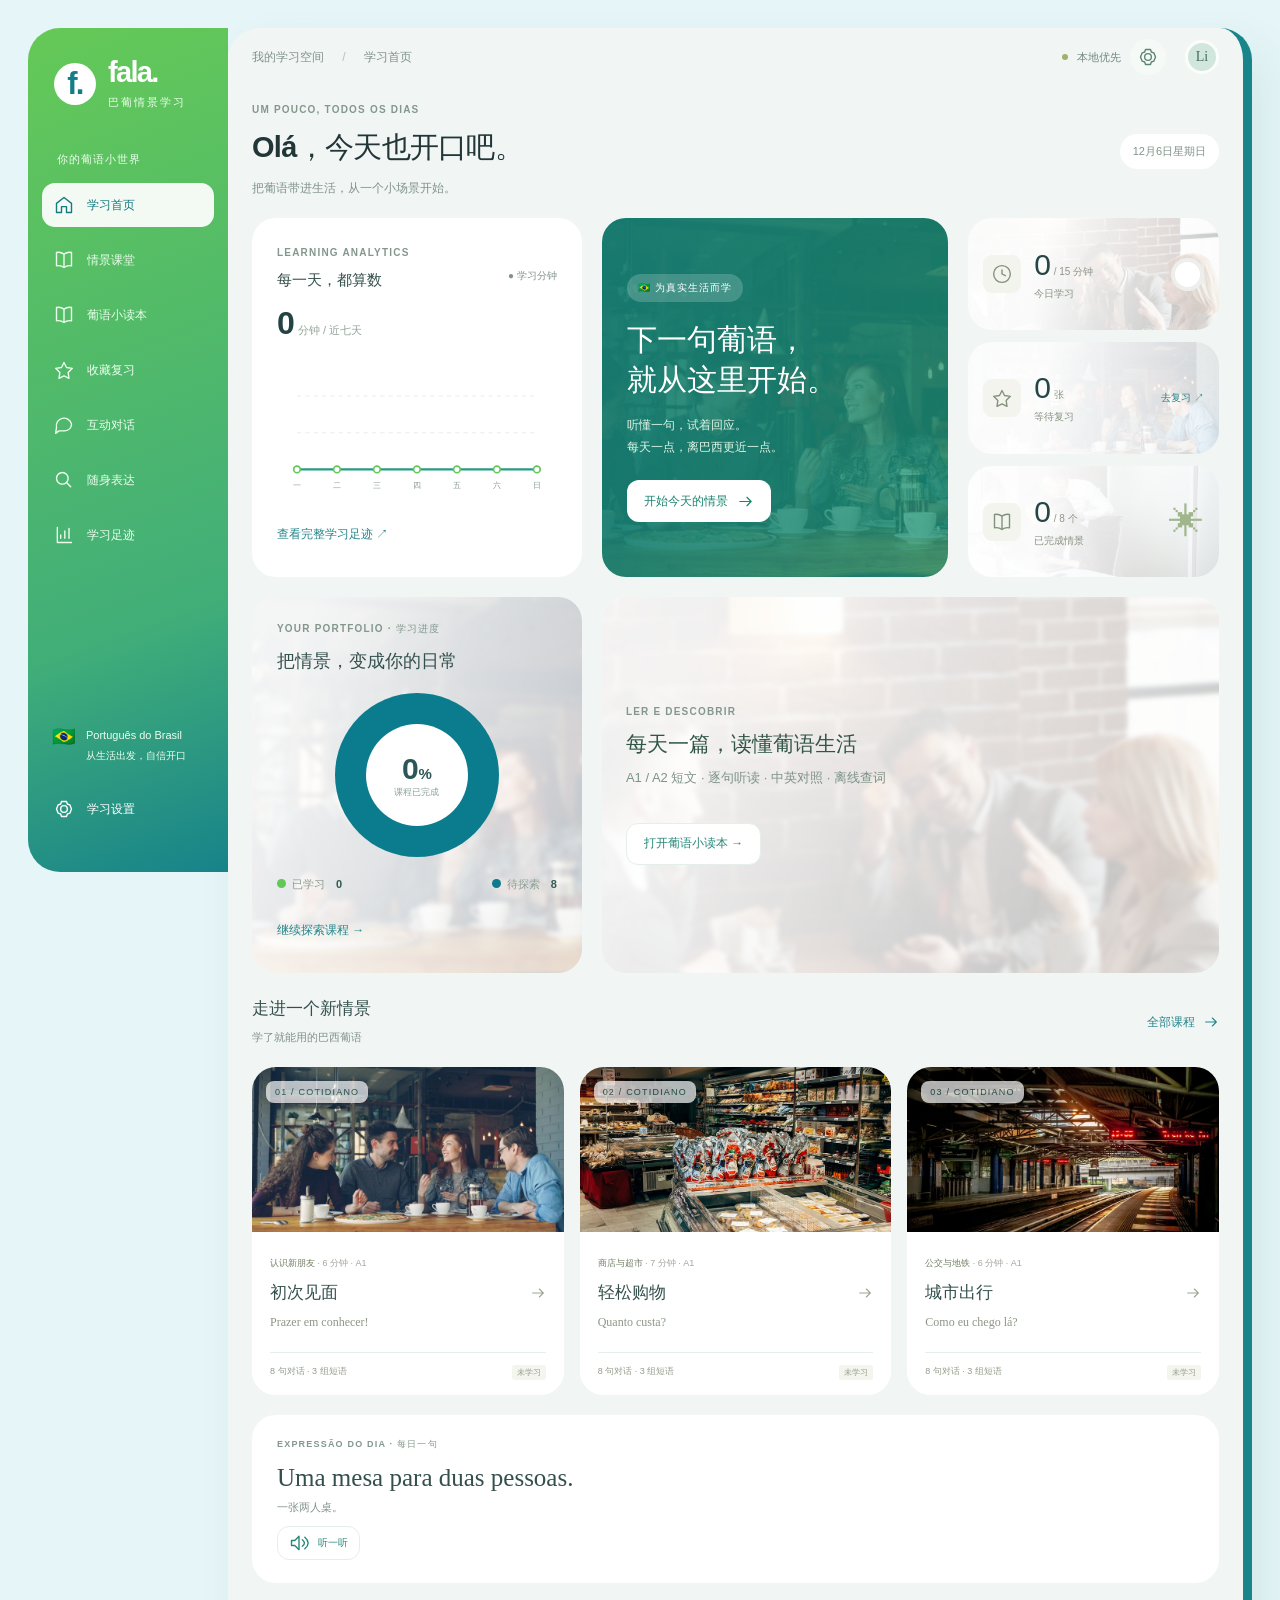
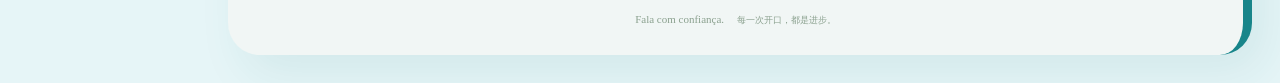
==== commit 14c4502a: "Use turquoise ocean review background and version stylesheet cache" ====
--- a/index.html
+++ b/index.html
@@ -1 +1 @@
-<!doctype html><html lang="zh-CN"><head><meta charset="utf-8"><meta name="viewport" content="width=device-width,initial-scale=1,viewport-fit=cover"><meta name="theme-color" content="#f7e79e"><meta name="description" content="每天一点，开口走进巴西。巴西葡语情景课程、间隔复习和离线表达。"><title>Fala · 巴葡情景学习</title><link rel="manifest" href="./manifest.webmanifest"><link rel="icon" href="./icon.svg" type="image/svg+xml"><link rel="apple-touch-icon" href="./icon-192.png"><link rel="stylesheet" href="./style.css"><link rel="stylesheet" href="./spring.css"></head><body><aside id="sidebar"></aside><div class="workspace"><header id="topbar"></header><main id="app"></main><footer>Fala com confiança. <span>每一次开口，都是进步。</span></footer></div><nav id="mobile-nav" aria-label="主要导航"></nav><dialog id="modal"></dialog><div id="toast" role="status" aria-live="polite"></div><script src="./data.js"></script><script src="./core.js"></script><script src="./reading-data.js"></script><script src="./reading-vocabulary.js"></script><script src="./dictionary.js"></script><script src="./verb-data.js"></script><script src="./verbs.js"></script><script src="./lexicon.js"></script><script src="./reading.js"></script><script src="./buddy.js"></script><script src="./app.js"></script></body></html>
+<!doctype html><html lang="zh-CN"><head><meta charset="utf-8"><meta name="viewport" content="width=device-width,initial-scale=1,viewport-fit=cover"><meta name="theme-color" content="#f7e79e"><meta name="description" content="每天一点，开口走进巴西。巴西葡语情景课程、间隔复习和离线表达。"><title>Fala · 巴葡情景学习</title><link rel="manifest" href="./manifest.webmanifest"><link rel="icon" href="./icon.svg" type="image/svg+xml"><link rel="apple-touch-icon" href="./icon-192.png"><link rel="stylesheet" href="./style.css"><link rel="stylesheet" href="./spring.css?v=1.6.3"></head><body><aside id="sidebar"></aside><div class="workspace"><header id="topbar"></header><main id="app"></main><footer>Fala com confiança. <span>每一次开口，都是进步。</span></footer></div><nav id="mobile-nav" aria-label="主要导航"></nav><dialog id="modal"></dialog><div id="toast" role="status" aria-live="polite"></div><script src="./data.js"></script><script src="./core.js"></script><script src="./reading-data.js"></script><script src="./reading-vocabulary.js"></script><script src="./dictionary.js"></script><script src="./verb-data.js"></script><script src="./verbs.js"></script><script src="./lexicon.js"></script><script src="./reading.js"></script><script src="./buddy.js"></script><script src="./app.js"></script></body></html>
--- a/spring.css
+++ b/spring.css
@@ -25,4 +25,29 @@
 @media(max-width:760px){body{padding:0;background:#edf5f5}body:before{display:none}.workspace{margin:0;border:0;border-radius:0;background:#f0f6f5;box-shadow:none}.workspace #topbar{padding:0 17px}.dashboard-trend,.dashboard-progress{padding:23px;margin-bottom:18px}.dashboard-trend{margin-top:20px}.hero{margin:0 0 20px}.dashboard-progress h2{font-size:18px}#mobile-nav{background:#fffefaf5;box-shadow:0 6px 25px #397b7120}#mobile-nav .nav-item{color:#81968c}#mobile-nav .active{background:#e1f5df;color:#25866e}.checkin-banner{background:#e3f4e2}.metrics{margin-bottom:20px}.reading-player{border-radius:22px 22px 0 0}}
 @media(min-width:761px){#sidebar{background:linear-gradient(160deg,#65c957,#41ae79 70%,#17838a);inset:28px auto 28px 28px;width:200px;border-radius:32px 0 0 32px;padding:30px 14px}.workspace{border:0;border-right:9px solid #18858a}.brand{margin-bottom:42px}.nav-item{font-size:12px}} 
 @media(min-width:1100px){body[data-page=home] .reading-home{grid-column:2/4}body[data-page=home] .home-bottom{display:block}body[data-page=home] .home-bottom .daily-note{width:100%}}
-body[data-page=practice] #app>.ai-teaser{padding:26px;margin-top:24px}body[data-page=practice] #app>.ai-teaser h3{margin:14px 0}
+body[data-page=practice] #app>.ai-teaser{padding:26px;margin-top:24px}body[data-page=practice] #app>.ai-teaser h3{margin:14px 0}
+/* Shared module surfaces; preserve lesson and reader geometry. */
+body:not([data-page=home]) #app{--surface:#ffffffeb;--accent:#14818b;--soft:#e8f6ed;--muted:#718880}
+body:not([data-page=home]) :is(.panel,.reading-card,.reading-level,.flashcard,.practice-panel,.result-card,.phrase-card,.grammar-card,.external-search,.empty-state,.collection,.session-panel){background:#ffffffeb;border:1px solid #ffffff;border-radius:24px;box-shadow:0 7px 24px #307a6407;backdrop-filter:blur(12px)}
+body:not([data-page=home]) :is(h1,h2,h3){color:#244443}body:not([data-page=home]) :is(.en,.helper,.meta,.muted,.speaker-name){color:#718880}.reading-level{transition:background .18s,border-color .18s}.reading-level:hover,.reading-card:hover{background:#f4fcf7;box-shadow:0 10px 26px #248f7510}.reading-level.selected{background:#e5f6e7!important;border-color:#8ed68d!important;color:#287943}.reading-level span,.reading-level small{color:#718880}.reading-card{overflow:hidden;border-top:5px solid #70cb76!important}.reading-card:nth-child(even){border-top-color:#349c9b!important}.reading-card .eyebrow{color:#389276}.reading-card h2{font-weight:600}.reading-card .text-button{color:#14818b}.reading-book .reading-paper{background:#ffffffeb;border:1px solid white;border-radius:24px;backdrop-filter:blur(14px);box-shadow:0 8px 24px #27836e09}.reading-new{background:#eaf7ec!important;color:#58816a}.reading-number{color:#74a48d}.reading-paper .reading-translations{background:#eff8f3;border:1px solid #e1f0e6;border-radius:14px}.reading-note{background:#f0f9f4;border:1px solid #e6f2e9;border-radius:18px;padding:16px;margin-bottom:14px}.reading-note:nth-of-type(even){background:#eef8fa}.reading-paper-tabs button{color:#62877b}.reading-paper-tabs button[aria-pressed=true]{background:#dff3e5;color:#218170}.reading-sentence.reading-current{background:#ecf8f0;border-color:#60c56b}.reading-player{background:#e8f5f3;border-color:#dceee7}.reading-player-status{color:#547d73}.reading-player-buttons button{background:#fff;color:#248b88;border-color:#dceee7}.reading-player-buttons .reading-play{background:#17848c;color:white}.conversation-title{background:linear-gradient(120deg,#66c863,#299e88)!important;color:white;border-radius:22px}.conversation-title b,.conversation-title span{color:white}.speaker-avatar{background:#e1f4e7;color:#339c6d;border:1px solid white;border-radius:50%}.message.mine .speaker-avatar{background:#e0f1f4;color:#1c828e}.bubble{background:#ffffffef;border:1px solid #fff;border-radius:22px;box-shadow:0 4px 16px #26896b06}.message.mine .bubble{background:#e8f6f3}.grammar-card{background:#f2faf2!important}.grammar-example{background:#e6f3ea;border:1px solid #dceee2;border-radius:14px}.lesson-translation{background:#f0f8f4;border-radius:14px}.sentence-actions button,.sentence-actions a{color:#278880}.sentence-actions .saved{background:#dff3e4;color:#298751}.course-card .card-bottom{border-color:#e6efea}.soft-note{background:#eaf6ed;color:#668578}.review-summary{background:#e7f5ee;padding:16px;border-radius:18px;color:#65877a}.review-summary b{color:#19867c}.flashcard-top{background:#eef8f3;color:#6b8b7c}.flashcard .answer{background:#f0f9f5;border-radius:18px;padding:18px}.rating-row{border-color:#e1eee6}.rating{border:1px solid #e2eee7;background:#f4faf6;border-radius:16px;color:#497d68}.rating.again{background:#fff3ef;color:#9e6251}.rating.hard{background:#fff8e8;color:#8b783e}.rating.good{background:#e4f6e6;color:#34864a}.rating.easy{background:#e2f4f5;color:#187f88}.rating small{color:inherit;opacity:.8}.collection{padding:20px}.collection-row{border-color:#e5eee8}.collection-row:nth-child(even){background:#f0f8f3;border-radius:12px}.practice-controls{background:#ffffffd9;border-radius:20px;padding:20px;border:1px solid white}.practice-progress{color:#65897b}.voice-orb{background:linear-gradient(145deg,#e1f5e4,#dcf1f2);color:#259c87;box-shadow:0 0 0 10px #f2faf5}.your-turn{border-color:#e4eee9}.reference-answer{background:#edf8f2;border:1px solid #e1f0e7;border-radius:20px}.progress-track{background:#e1eee5}.progress-track>div{background:linear-gradient(90deg,#6bca5d,#178792)}.search-box{background:#fff;border:1px solid #e2eee9;border-radius:20px}.search-tags button{background:#e6f5ec;color:#3f8c70;border:1px solid #def0e5}.result-card{border-left:4px solid #7ace88!important}.result-card:nth-child(even){border-left-color:#55a6ab!important}.external-search{background:#e8f6ef!important}.stats-grid .panel{padding:24px}.bar-chart{background:repeating-linear-gradient(to top,transparent 0,transparent 39px,#e2eee7 40px)}.bar-space i{width:16px!important;background:linear-gradient(#78d174,#47ad86);border-radius:9px 9px 3px 3px}.bar-space i.current{background:linear-gradient(#3da6a0,#117c8c)}.bar-col>span{color:#258982;font-variant-numeric:tabular-nums}.calendar .studied{background:#e7f6e9;color:#479769}.calendar .goal{background:#65c65d;color:#fff}.calendar .chosen{outline:2px solid #13818e;outline-offset:1px}.calendar-legend i{background:#d9f0dd}.calendar-legend i.goal{background:#65c65d}.session-row{border-color:#e0eee5;border-radius:14px;background:#f0f9f3;margin-bottom:8px}.buddy-controls,.ai-connection{background:#ffffffeb;padding:20px;border-radius:22px}.buddy-message{background:#edf8ef;border-radius:20px}.buddy-message.mine{background:#e4f4f6}.buddy-correction{border-color:#64c773}.verb-analysis{background:#eef8f2;border-color:#deede4}.verb-table th{background:#e1f2e7}.verb-table td{border-color:#e3eee7}.reading-paper-scroll::-webkit-scrollbar-thumb,.reading-book::-webkit-scrollbar-thumb{background:#9dcbb8;border-color:#edf7f1}
+@media(max-width:760px){.reading-note{padding:12px;border-radius:16px}.practice-controls,.stats-grid .panel{padding:16px}.review-summary{gap:10px;padding:12px}.flashcard .answer{padding:12px}.reading-book .reading-paper{border-radius:20px}}
+/* Scene photography and study intensity. */
+.practice-panel{padding:26px 30px}.practice-panel .progress-track{margin-bottom:20px}.practice-panel .voice-orb{width:60px;height:60px;margin:14px auto 18px;box-shadow:0 0 0 7px #f0f9f3}.practice-panel>h2{margin:14px 0 20px}.practice-panel .your-turn{margin-top:18px;padding-top:18px}.practice-panel .your-turn .helper{margin:8px 0 0}.practice-buttons{gap:12px}
+.course-card .card-scene{position:relative;overflow:hidden;height:165px;padding:0!important}.course-card .card-scene:before,.course-card .card-scene:after{display:none}.scene-photo{position:absolute;inset:0;width:100%;height:100%;object-fit:cover;transition:transform .3s}.course-card:hover .scene-photo{transform:scale(1.035)}.course-card .scene-number{position:absolute;z-index:1;left:14px;top:14px;padding:6px 9px;border-radius:8px;background:#ffffffdc;color:#24574b;font-size:9px}.course-card .complete-tag{z-index:2}.course-card .scene-icon,.course-card .scene-spark{display:none}
+body[data-page=home] .hero{background:linear-gradient(100deg,#167b70f5,#1b9876b8),url('./assets/scenes/hello.jpg') center/cover}.hero-art{display:none}body[data-page=home] .metrics>div{background:linear-gradient(100deg,#fffffffa 30%,#ffffffb8),url('./assets/scenes/work.jpg') center/cover}body[data-page=home] .metrics>div:nth-child(2){background-image:linear-gradient(100deg,#fffffffa 30%,#ffffffc9),url('./assets/scenes/hello.jpg')}body[data-page=home] .metrics>div:nth-child(3){background-image:linear-gradient(100deg,#fffffffa 30%,#ffffffbd),url('./assets/scenes/collaboration.jpg')}.dashboard-progress{background:radial-gradient(ellipse at right bottom,#ddf2e680,transparent 70%),white}.stats-grid>.panel{background:linear-gradient(145deg,#fff,#edf8f3)!important;box-shadow:0 10px 28px #218a7010!important}.stats-grid .section-title h2{font-size:21px}.calendar{gap:7px;padding:12px 0}.calendar button[data-day]{height:64px;min-width:0;border-radius:14px;display:flex;flex-direction:column;justify-content:center;align-items:center;gap:5px;border:1px solid #ffffffb5;transition:transform .15s,box-shadow .15s}.calendar button b{font-size:19px;line-height:1;font-weight:600;font-variant-numeric:tabular-nums}.calendar button small{font-size:9px;line-height:1;opacity:.85}.calendar button:hover{transform:translateY(-2px);box-shadow:0 5px 12px #238d7920}.calendar button.chosen{outline:2px solid #168490;outline-offset:2px}.calendar button.today b{text-decoration:underline;text-underline-offset:4px}.calendar [data-intensity="0"],.intensity-legend [data-intensity="0"]{background:#e9f0ec;color:#8b9e94}.calendar [data-intensity="1"],.intensity-legend [data-intensity="1"]{background:#d7efce;color:#426d43}.calendar [data-intensity="2"],.intensity-legend [data-intensity="2"]{background:#99d59c;color:#255d3b}.calendar [data-intensity="3"],.intensity-legend [data-intensity="3"]{background:#43ad86;color:white}.calendar [data-intensity="4"],.intensity-legend [data-intensity="4"]{background:#167d8b;color:white}.intensity-legend{display:flex;gap:12px;flex-wrap:wrap;font-size:10px;color:#6f8a7e;margin:16px 0}.intensity-legend span{display:flex;align-items:center;gap:5px}.intensity-legend i{width:12px;height:12px;border-radius:4px;display:inline-block}.stats-grid .bar-chart{height:320px;padding:20px 10px 0;border-radius:20px;background:repeating-linear-gradient(to top,#ffffff60 0,#ffffff60 59px,#dcece3 60px)}.bar-space i{width:25px!important;border-radius:10px 10px 4px 4px;box-shadow:0 4px 12px #20837613}.bar-space i[data-intensity="1"]{background:#d7efce}.bar-space i[data-intensity="2"]{background:#99d59c}.bar-space i[data-intensity="3"]{background:#43ad86}.bar-space i[data-intensity="4"]{background:#167d8b}.bar-col>span{font-weight:600}.bar-col label{font-size:10px}
+@media(max-width:760px){.practice-panel{padding:22px 16px}.practice-panel .your-turn{margin-top:16px;padding-top:16px}.course-card .card-scene{height:140px}.course-card .scene-number{font-size:8px;left:8px;top:8px;padding:5px}.calendar{gap:5px}.calendar button[data-day]{height:51px;border-radius:11px}.calendar button b{font-size:16px}.calendar button small{font-size:8px}.intensity-legend{gap:8px;font-size:9px}.stats-grid .bar-chart{height:270px}.bar-space i{width:18px!important}}
+.bar-space i[data-intensity="0"]{min-height:0;box-shadow:none}.stats-grid .bar-space{height:230px}.stats-grid .bar-col{justify-content:flex-end}
+/* Quiet photographic surfaces; learning controls stay above the imagery. */
+body[data-page=practice] .practice-panel{background:linear-gradient(110deg,#fffffff0,#ffffffcc 55%,#ffffffa8),url('./assets/scenes/sky.jpg') center/cover}
+body[data-page=review] .empty-state,body[data-page=review] .flashcard{background:linear-gradient(110deg,#fffffff0,#ffffffd9 55%,#ffffffb8),url('./assets/scenes/ocean.jpg') center/cover}
+body[data-page=home] .dashboard-progress,body[data-page=home] .reading-home{position:relative;isolation:isolate;overflow:hidden;background:#f7fcf9}
+body[data-page=home] .dashboard-progress:before,body[data-page=home] .reading-home:before{content:"";position:absolute;inset:-5px;z-index:-1;pointer-events:none;background:linear-gradient(110deg,#fffffff0 15%,#ffffffb8),url('./assets/scenes/hello.jpg') center/cover;filter:blur(2px)}
+body[data-page=home] .reading-home:before{background-image:linear-gradient(110deg,#fffffff0 15%,#ffffffb8),url('./assets/scenes/work.jpg')}
+body[data-page=reading] .reading-grid .reading-card{padding:0;overflow:hidden;border-top:0;display:flex;flex-direction:column;align-items:stretch;text-align:left}
+.reading-card .reading-cover{display:block;width:100%;height:165px;object-fit:cover;flex-shrink:0;filter:saturate(.7);border-radius:0}
+.reading-card .reading-card-body{padding:24px;flex:1;display:flex;flex-direction:column;align-items:flex-start}
+.reading-card-body .text-button{margin-top:auto;padding-top:16px}
+@media(max-width:760px){.reading-card .reading-cover{height:140px}.reading-card .reading-card-body{padding:18px}}
+body[data-page=review] .empty-state,body[data-page=review] .flashcard{background-position:center 85%;background-image:linear-gradient(110deg,#ffffffe8,#ffffffcf 55%,#ffffffa8),url('./assets/scenes/ocean.jpg')}
+body[data-page=review] .empty-state{background:linear-gradient(110deg,#f5fcfae0,#f5fcfad4 55%,#edf9f6b8),url('./assets/scenes/review-ocean.jpg') center/cover}
+body[data-page=review] .empty-state{background:linear-gradient(110deg,#e4f8f1b8,#f2fcf5cc 50%,#dff6ef9e),url('./assets/scenes/review-turquoise.jpg') center/cover}body[data-page=review] .empty-state p{color:#45665d}
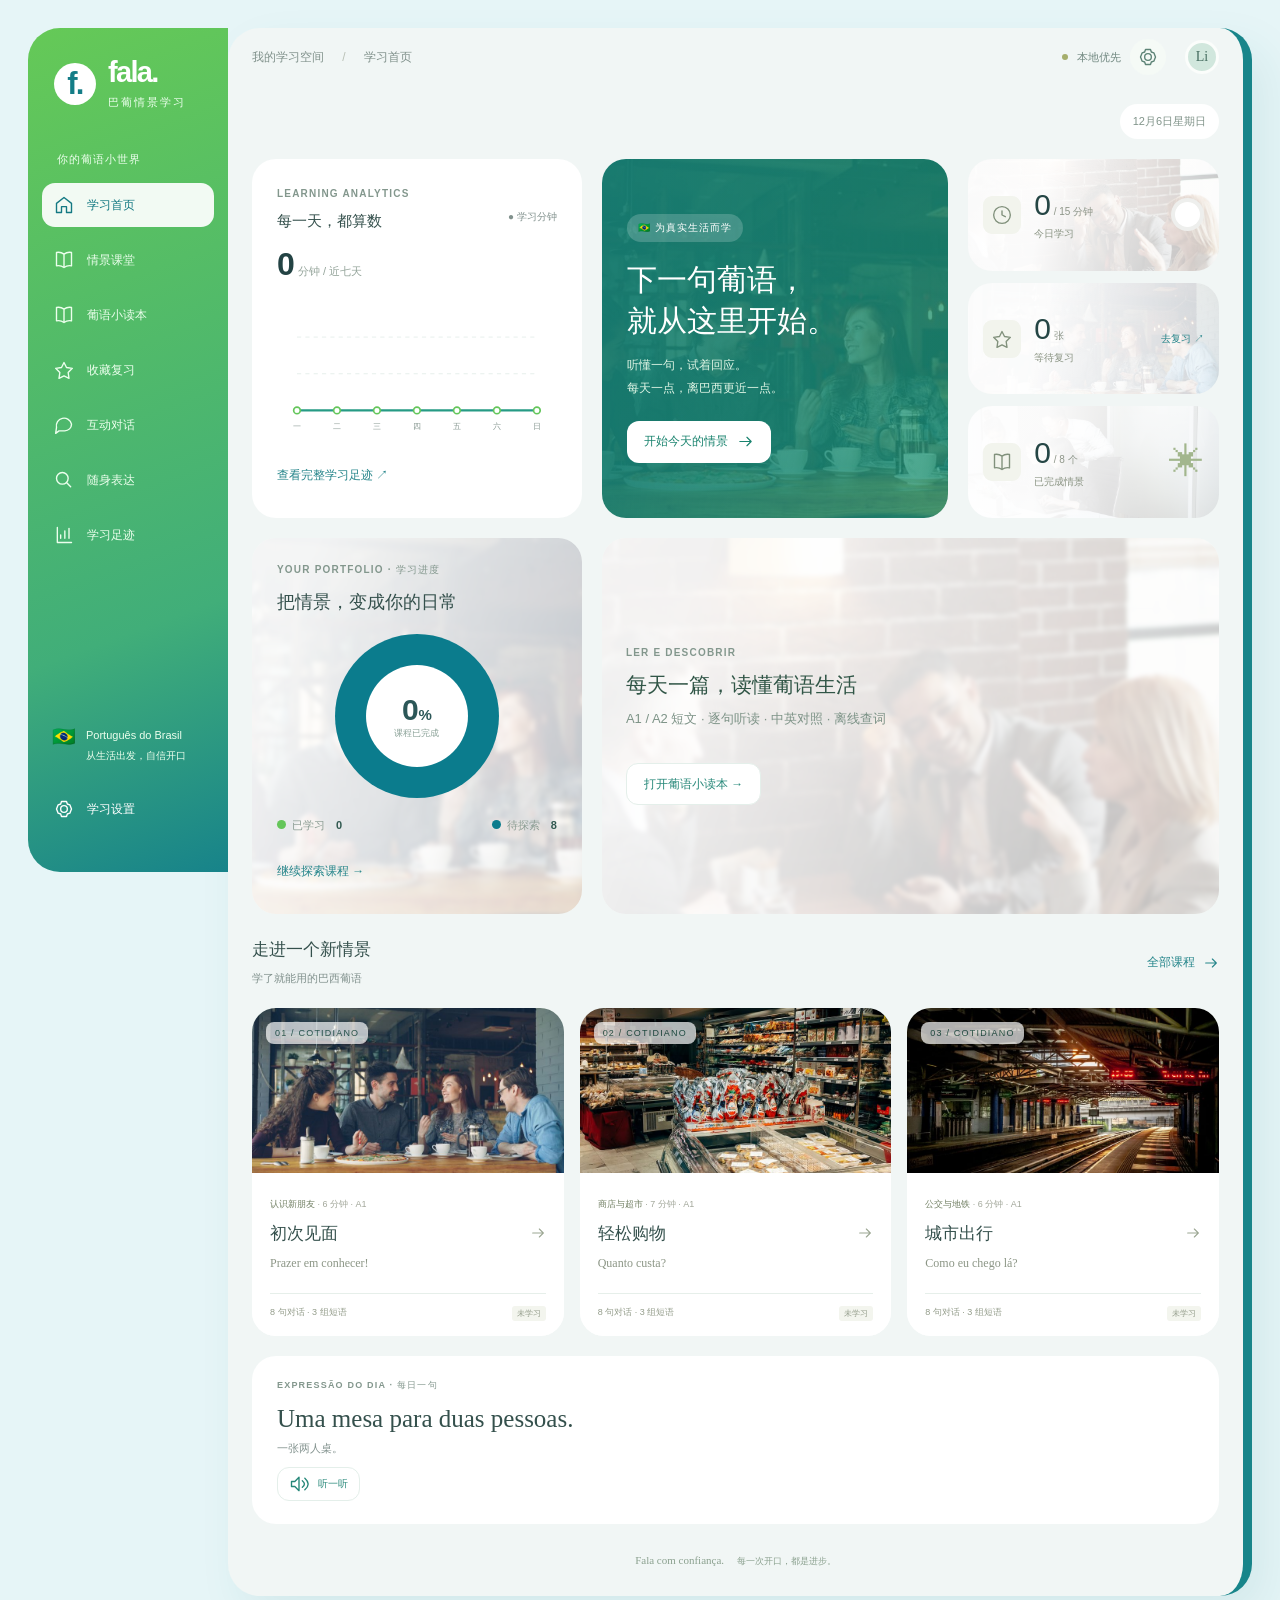
==== commit 750c9e1f: "Simplify module headers and add word copy, auto pronunciation and lesson translation toggle" ====
--- a/index.html
+++ b/index.html
@@ -1 +1 @@
-<!doctype html><html lang="zh-CN"><head><meta charset="utf-8"><meta name="viewport" content="width=device-width,initial-scale=1,viewport-fit=cover"><meta name="theme-color" content="#f7e79e"><meta name="description" content="每天一点，开口走进巴西。巴西葡语情景课程、间隔复习和离线表达。"><title>Fala · 巴葡情景学习</title><link rel="manifest" href="./manifest.webmanifest"><link rel="icon" href="./icon.svg" type="image/svg+xml"><link rel="apple-touch-icon" href="./icon-192.png"><link rel="stylesheet" href="./style.css"><link rel="stylesheet" href="./spring.css?v=1.6.3"></head><body><aside id="sidebar"></aside><div class="workspace"><header id="topbar"></header><main id="app"></main><footer>Fala com confiança. <span>每一次开口，都是进步。</span></footer></div><nav id="mobile-nav" aria-label="主要导航"></nav><dialog id="modal"></dialog><div id="toast" role="status" aria-live="polite"></div><script src="./data.js"></script><script src="./core.js"></script><script src="./reading-data.js"></script><script src="./reading-vocabulary.js"></script><script src="./dictionary.js"></script><script src="./verb-data.js"></script><script src="./verbs.js"></script><script src="./lexicon.js"></script><script src="./reading.js"></script><script src="./buddy.js"></script><script src="./app.js"></script></body></html>
+<!doctype html><html lang="zh-CN"><head><meta charset="utf-8"><meta name="viewport" content="width=device-width,initial-scale=1,viewport-fit=cover"><meta name="theme-color" content="#f7e79e"><meta name="description" content="每天一点，开口走进巴西。巴西葡语情景课程、间隔复习和离线表达。"><title>Fala · 巴葡情景学习</title><link rel="manifest" href="./manifest.webmanifest"><link rel="icon" href="./icon.svg" type="image/svg+xml"><link rel="apple-touch-icon" href="./icon-192.png"><link rel="stylesheet" href="./style.css"><link rel="stylesheet" href="./spring.css?v=1.7.0"></head><body><aside id="sidebar"></aside><div class="workspace"><header id="topbar"></header><main id="app"></main><footer>Fala com confiança. <span>每一次开口，都是进步。</span></footer></div><nav id="mobile-nav" aria-label="主要导航"></nav><dialog id="modal"></dialog><div id="toast" role="status" aria-live="polite"></div><script src="./data.js"></script><script src="./core.js"></script><script src="./reading-data.js"></script><script src="./reading-vocabulary.js"></script><script src="./dictionary.js"></script><script src="./verb-data.js"></script><script src="./verbs.js"></script><script src="./lexicon.js"></script><script src="./reading.js"></script><script src="./buddy.js"></script><script src="./app.js?v=1.7.0"></script></body></html>
--- a/spring.css
+++ b/spring.css
@@ -50,4 +50,11 @@
 @media(max-width:760px){.reading-card .reading-cover{height:140px}.reading-card .reading-card-body{padding:18px}}
 body[data-page=review] .empty-state,body[data-page=review] .flashcard{background-position:center 85%;background-image:linear-gradient(110deg,#ffffffe8,#ffffffcf 55%,#ffffffa8),url('./assets/scenes/ocean.jpg')}
 body[data-page=review] .empty-state{background:linear-gradient(110deg,#f5fcfae0,#f5fcfad4 55%,#edf9f6b8),url('./assets/scenes/review-ocean.jpg') center/cover}
-body[data-page=review] .empty-state{background:linear-gradient(110deg,#e4f8f1b8,#f2fcf5cc 50%,#dff6ef9e),url('./assets/scenes/review-turquoise.jpg') center/cover}body[data-page=review] .empty-state p{color:#45665d}
+body[data-page=review] .empty-state,body[data-page=review] .flashcard{background:linear-gradient(110deg,#eef9f4c9,#f5fcf7d4 50%,#edf8f4b3),url('./assets/scenes/review-clouds.jpg') center/cover}body[data-page=review] .empty-state p{color:#45665d}
+/* Keep learning text on the continuous sky photograph. */
+body[data-page=review] .flashcard .flashcard-top,body[data-page=review] .flashcard .answer,body[data-page=practice] .practice-panel .reference-answer{background:transparent!important;border:0;box-shadow:none;backdrop-filter:none}
+body[data-page=review] .flashcard .flashcard-top,body[data-page=review] .flashcard .en,body[data-page=practice] .reference-answer .en{color:#45665d}
+body[data-page=stats] .calendar button[data-intensity="0"]{background:transparent;border-color:transparent;box-shadow:none}
+body[data-page=search] .sentence-actions .saved{background:transparent;color:inherit}
+.page-tools{display:flex;justify-content:flex-end;gap:12px;margin-bottom:16px}.lesson-tools{display:flex;align-items:center;gap:12px;flex-wrap:wrap}.word-title-row{display:flex;align-items:center;gap:14px;flex-wrap:wrap}.word-title-row h2{margin:16px 0;overflow-wrap:anywhere}.word-title-row .copy-word{font-size:13px;white-space:nowrap;padding:6px 10px;border:1px solid #b9d9ce;border-radius:99px;color:#167d83}.word-title-row .copy-word:hover{background:#e5f4ee}
+body[data-page=home] #app>.page-tools{grid-column:1/-1;margin-bottom:0}
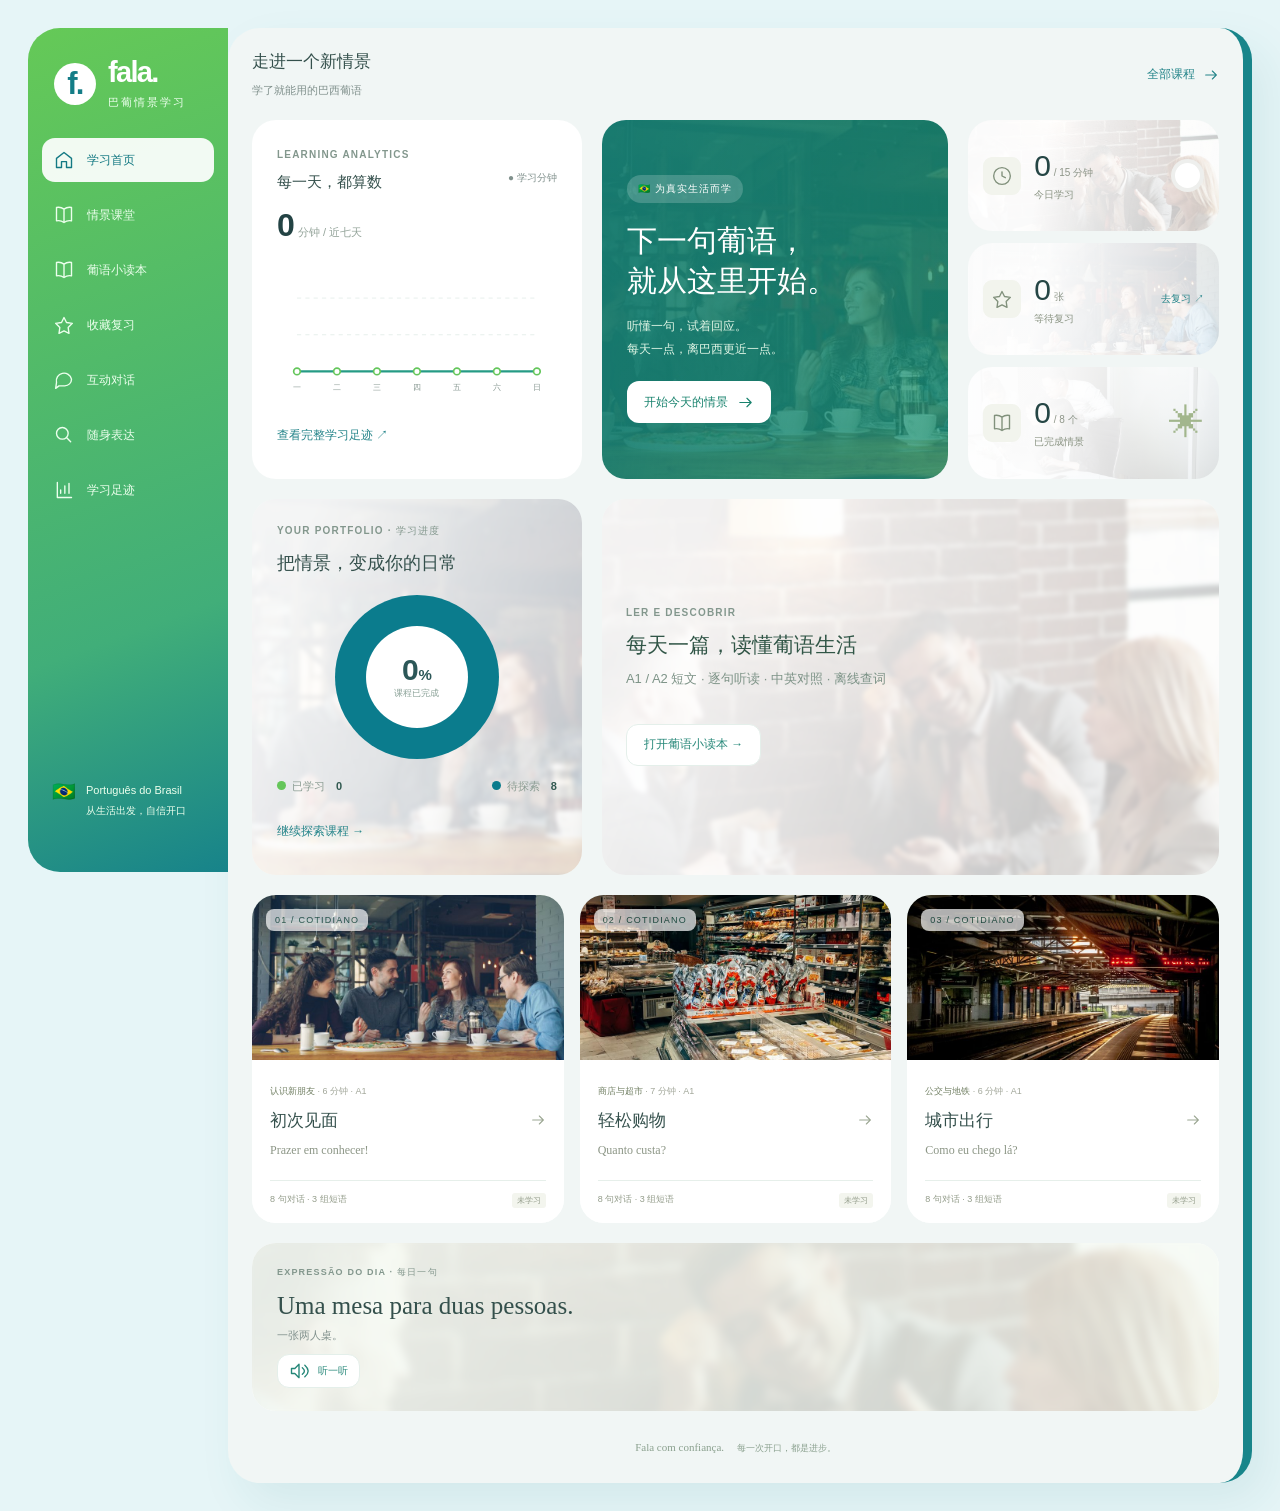
==== commit 8b865f49: "Simplify navigation and move settings into activity card" ====
--- a/index.html
+++ b/index.html
@@ -1 +1 @@
-<!doctype html><html lang="zh-CN"><head><meta charset="utf-8"><meta name="viewport" content="width=device-width,initial-scale=1,viewport-fit=cover"><meta name="theme-color" content="#f7e79e"><meta name="description" content="每天一点，开口走进巴西。巴西葡语情景课程、间隔复习和离线表达。"><title>Fala · 巴葡情景学习</title><link rel="manifest" href="./manifest.webmanifest"><link rel="icon" href="./icon.svg" type="image/svg+xml"><link rel="apple-touch-icon" href="./icon-192.png"><link rel="stylesheet" href="./style.css"><link rel="stylesheet" href="./spring.css?v=1.7.0"></head><body><aside id="sidebar"></aside><div class="workspace"><header id="topbar"></header><main id="app"></main><footer>Fala com confiança. <span>每一次开口，都是进步。</span></footer></div><nav id="mobile-nav" aria-label="主要导航"></nav><dialog id="modal"></dialog><div id="toast" role="status" aria-live="polite"></div><script src="./data.js"></script><script src="./core.js"></script><script src="./reading-data.js"></script><script src="./reading-vocabulary.js"></script><script src="./dictionary.js"></script><script src="./verb-data.js"></script><script src="./verbs.js"></script><script src="./lexicon.js"></script><script src="./reading.js"></script><script src="./buddy.js"></script><script src="./app.js?v=1.7.0"></script></body></html>
+<!doctype html><html lang="zh-CN"><head><meta charset="utf-8"><meta name="viewport" content="width=device-width,initial-scale=1,viewport-fit=cover"><meta name="theme-color" content="#f7e79e"><meta name="description" content="每天一点，开口走进巴西。巴西葡语情景课程、间隔复习和离线表达。"><title>Fala · 巴葡情景学习</title><link rel="manifest" href="./manifest.webmanifest"><link rel="icon" href="./icon.svg" type="image/svg+xml"><link rel="apple-touch-icon" href="./icon-192.png"><link rel="stylesheet" href="./style.css"><link rel="stylesheet" href="./spring.css?v=1.7.1"></head><body><aside id="sidebar"></aside><div class="workspace"><header id="topbar"></header><main id="app"></main><footer>Fala com confiança. <span>每一次开口，都是进步。</span></footer></div><nav id="mobile-nav" aria-label="主要导航"></nav><dialog id="modal"></dialog><div id="toast" role="status" aria-live="polite"></div><script src="./data.js"></script><script src="./core.js"></script><script src="./reading-data.js"></script><script src="./reading-vocabulary.js"></script><script src="./dictionary.js"></script><script src="./verb-data.js"></script><script src="./verbs.js"></script><script src="./lexicon.js"></script><script src="./reading.js"></script><script src="./buddy.js"></script><script src="./app.js?v=1.7.1"></script></body></html>
--- a/spring.css
+++ b/spring.css
@@ -57,4 +57,6 @@
 body[data-page=stats] .calendar button[data-intensity="0"]{background:transparent;border-color:transparent;box-shadow:none}
 body[data-page=search] .sentence-actions .saved{background:transparent;color:inherit}
 .page-tools{display:flex;justify-content:flex-end;gap:12px;margin-bottom:16px}.lesson-tools{display:flex;align-items:center;gap:12px;flex-wrap:wrap}.word-title-row{display:flex;align-items:center;gap:14px;flex-wrap:wrap}.word-title-row h2{margin:16px 0;overflow-wrap:anywhere}.word-title-row .copy-word{font-size:13px;white-space:nowrap;padding:6px 10px;border:1px solid #b9d9ce;border-radius:99px;color:#167d83}.word-title-row .copy-word:hover{background:#e5f4ee}
-body[data-page=home] #app>.page-tools{grid-column:1/-1;margin-bottom:0}
+body[data-page=home] #app>.page-tools{grid-column:1/-1;margin-bottom:0}
+#topbar{display:none!important}#sidebar .brand{margin-bottom:28px}.nav-item{font-weight:600}.nav-item.active{font-weight:800}.checkin-tools{display:flex;flex-direction:column;align-items:flex-end;gap:16px;flex-shrink:0}.checkin-status{display:flex;align-items:center;gap:8px;color:#527a6c;font-size:12px}.checkin-tools .avatar{width:32px;height:32px}.daily-note{position:relative;isolation:isolate;overflow:hidden}.daily-note:before{content:"";position:absolute;inset:-8px;z-index:-1;pointer-events:none;background:linear-gradient(100deg,#f7fcf6ef,#f7fcf6c9),url('./assets/scenes/work.jpg') center/cover;filter:blur(4px)}
+@media(max-width:760px){.checkin-tools{width:100%;flex-direction:row;align-items:center;justify-content:space-between;flex-wrap:wrap}.checkin-week{max-width:100%}}
